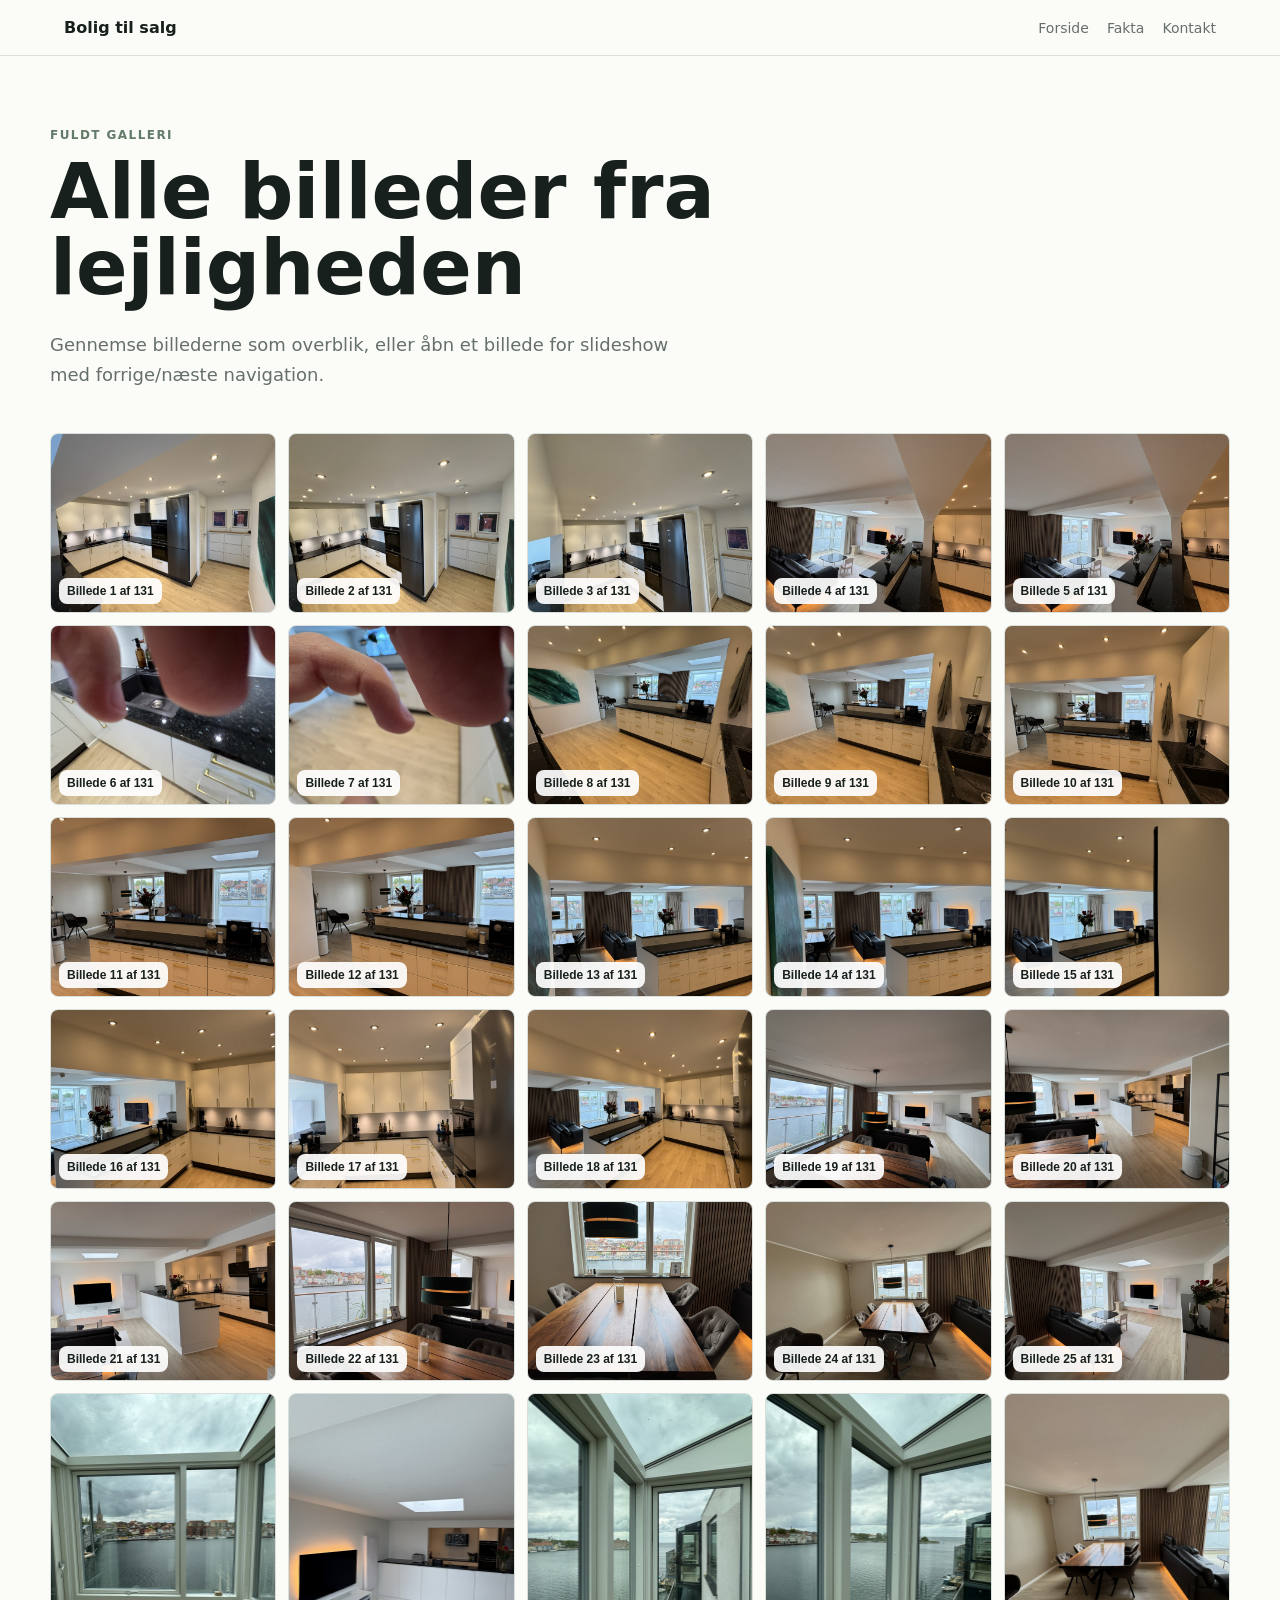
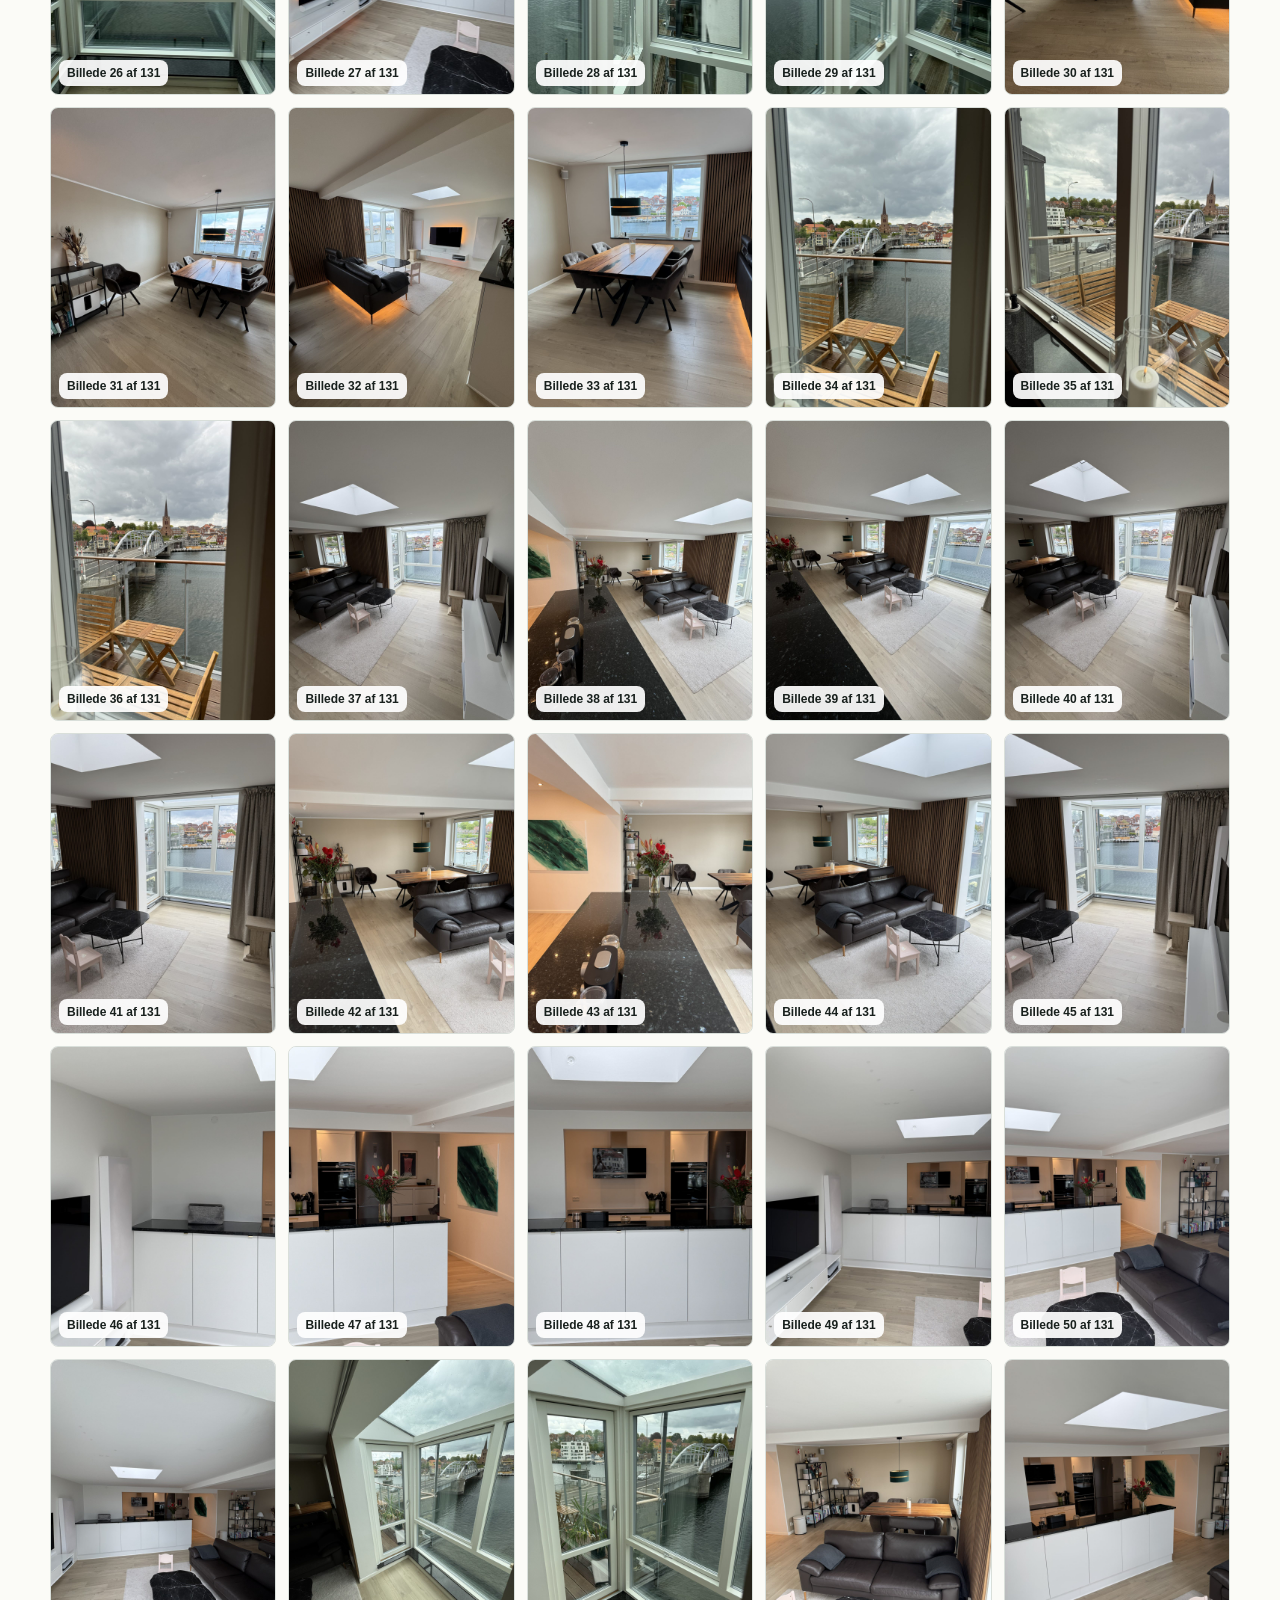
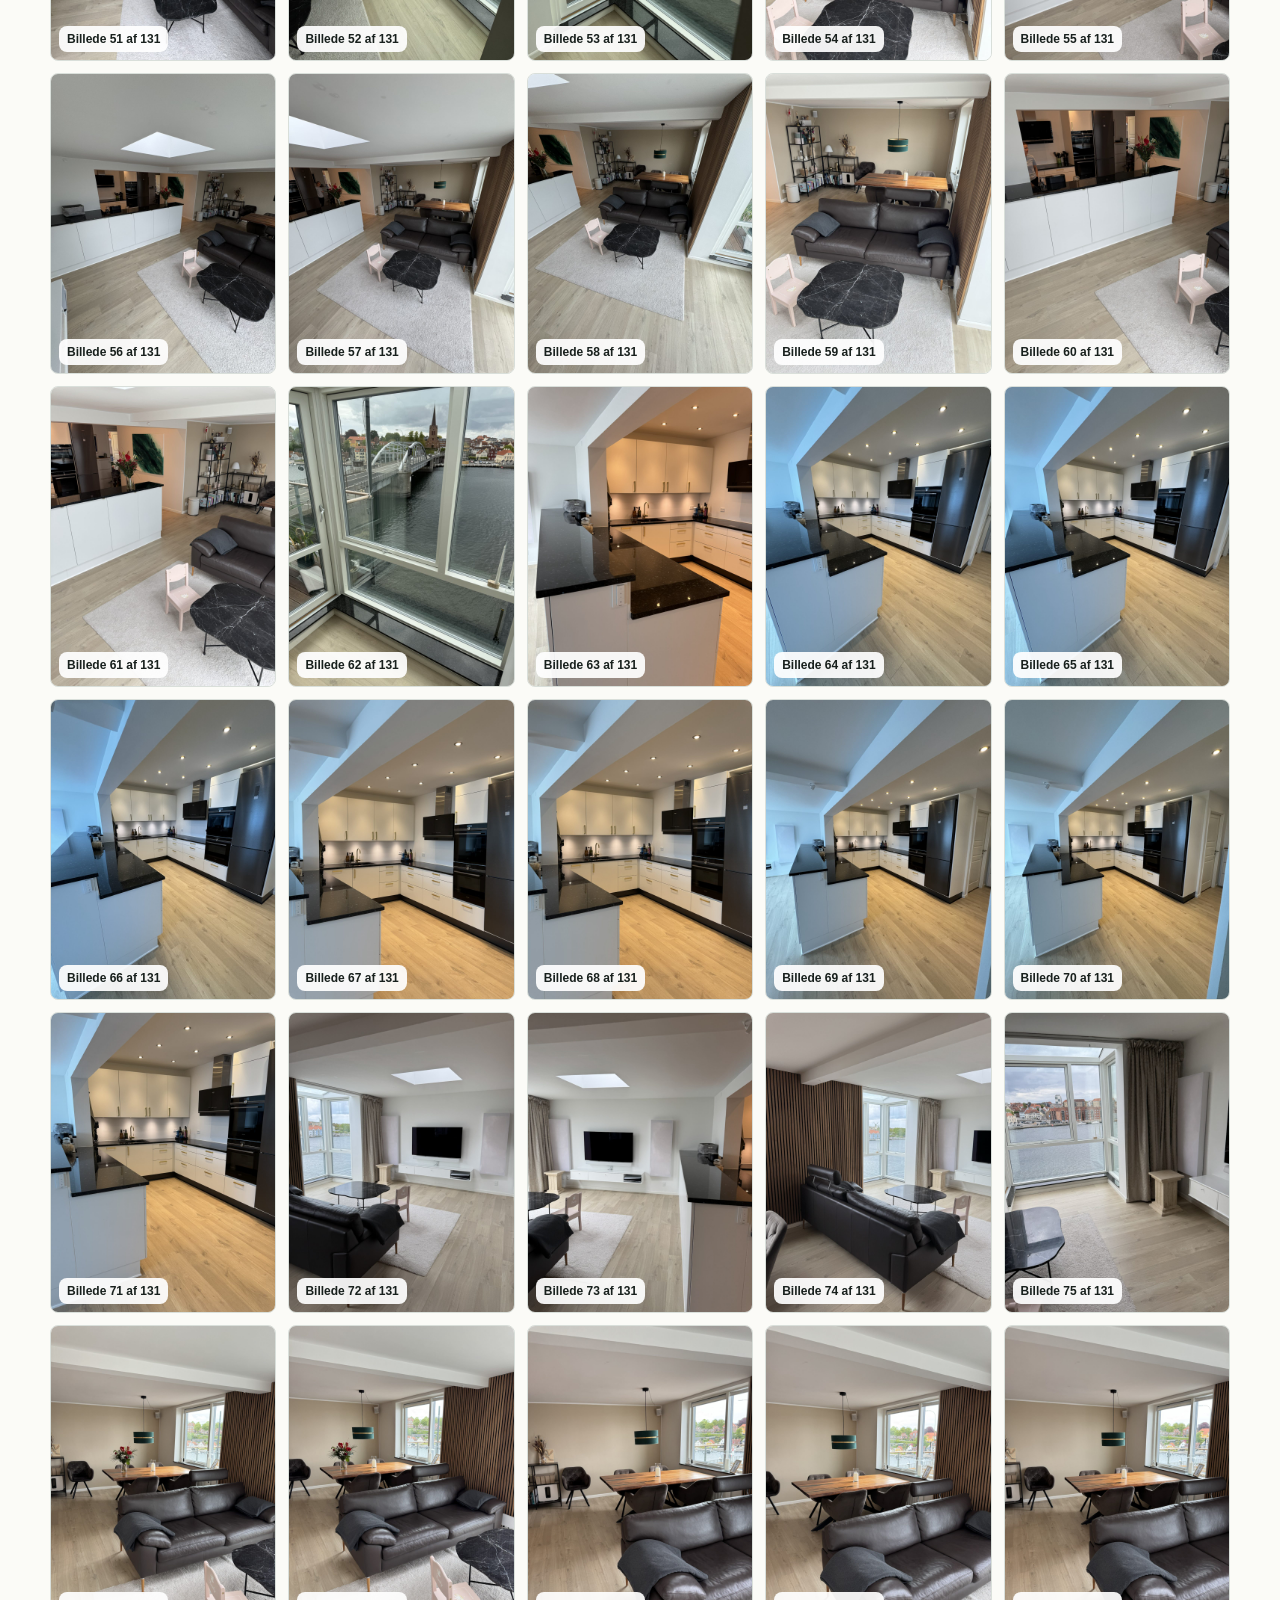
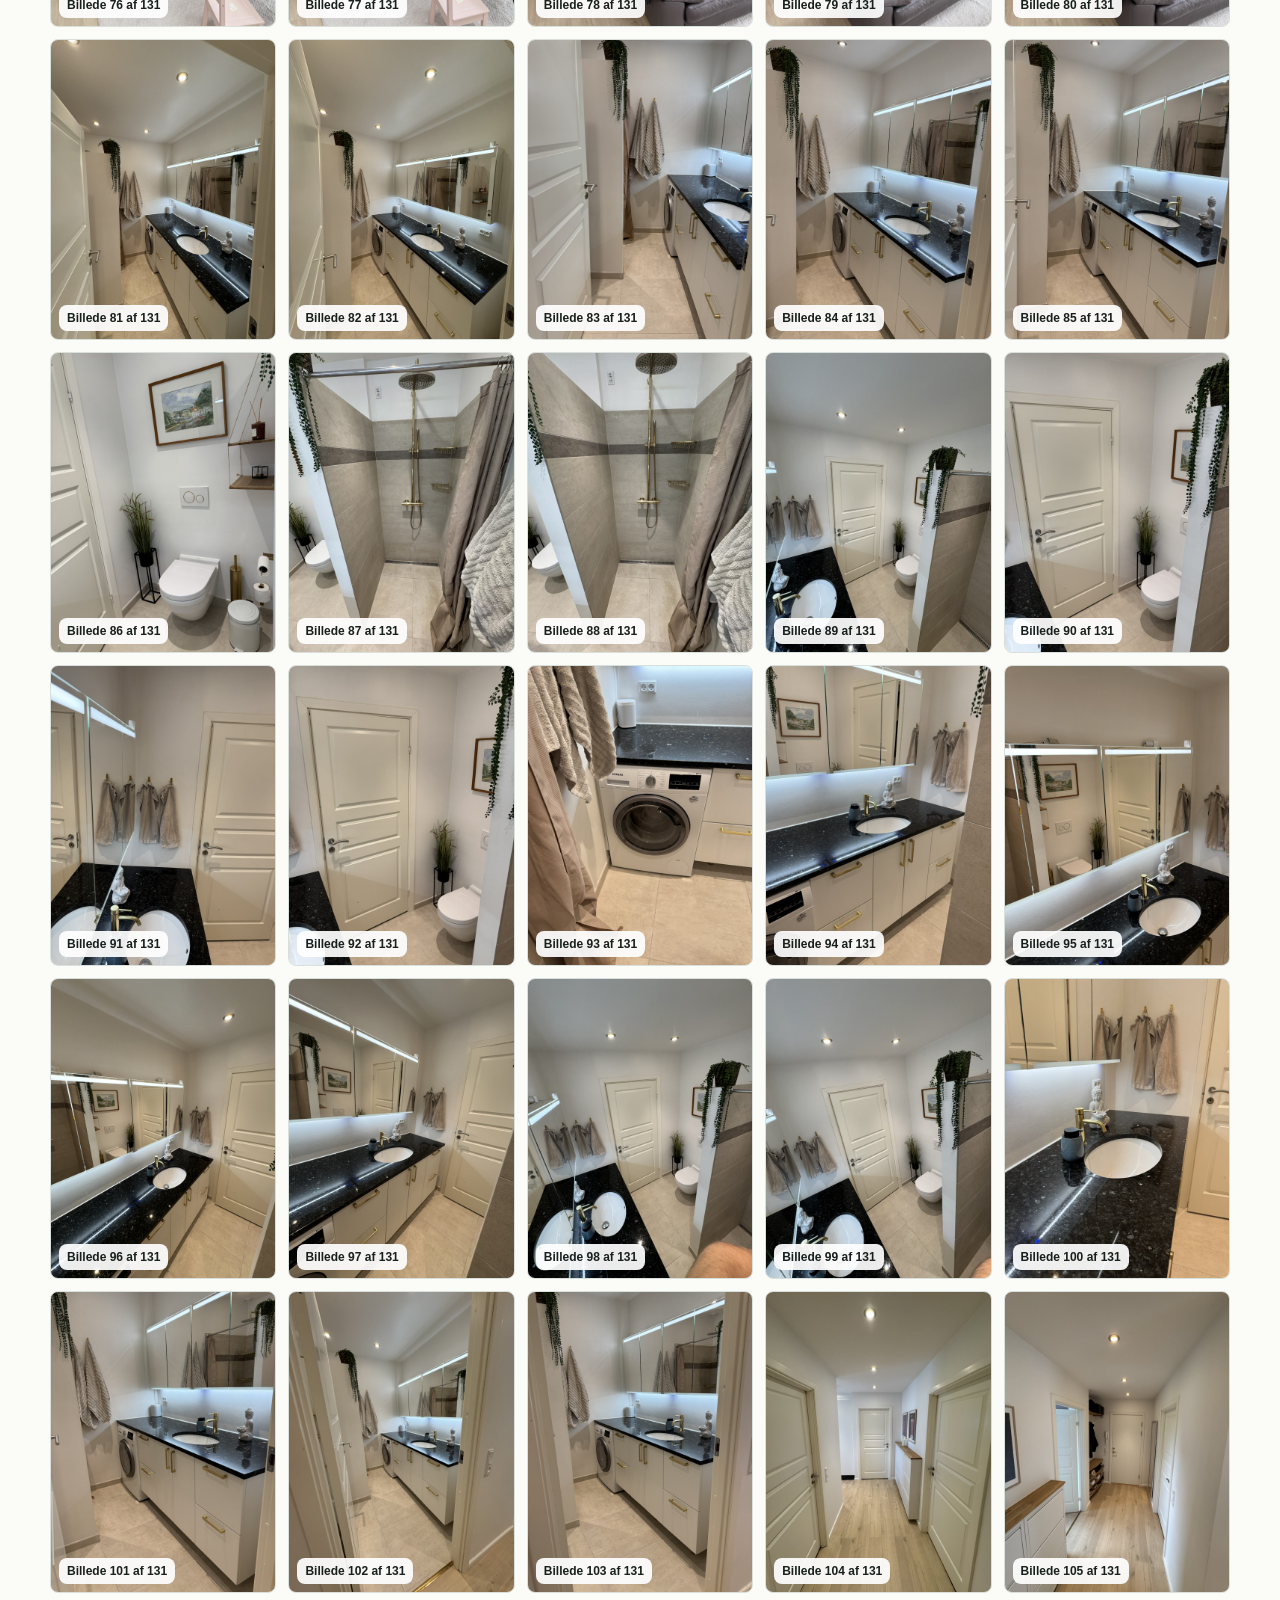
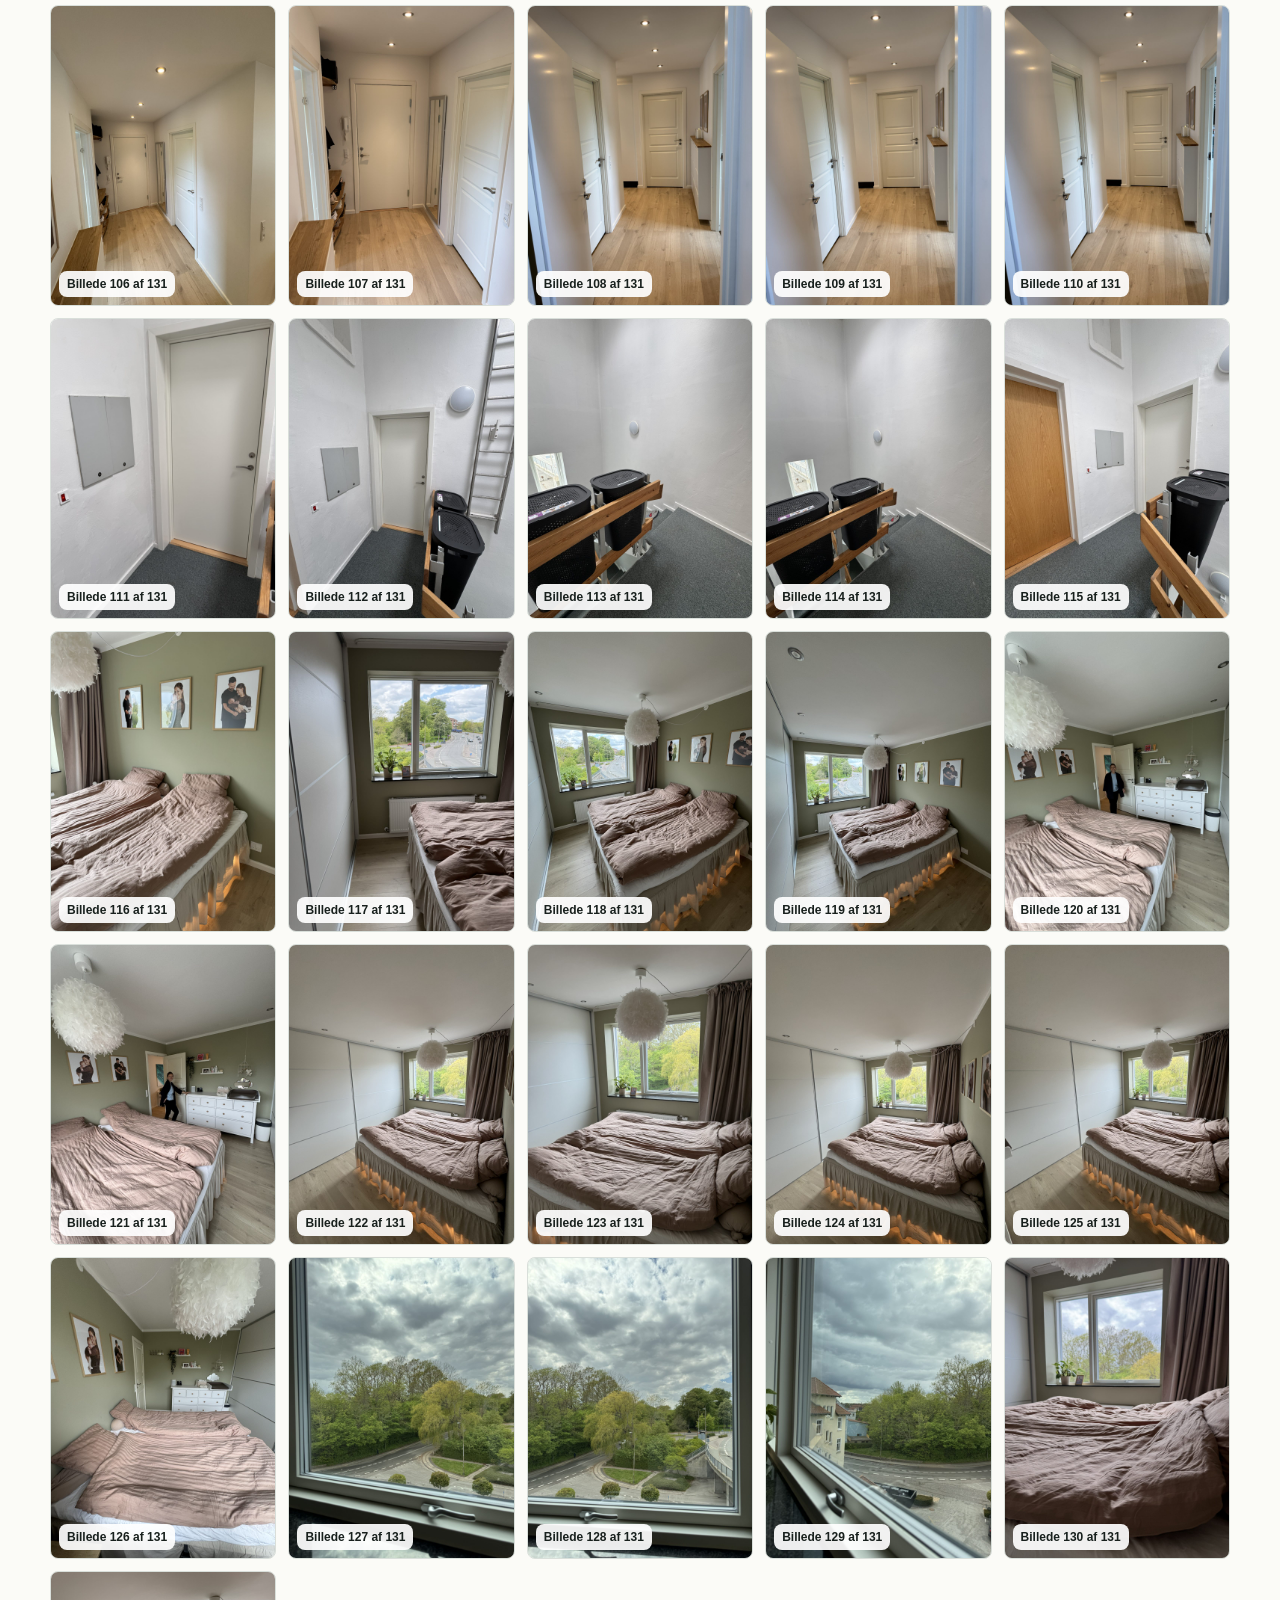
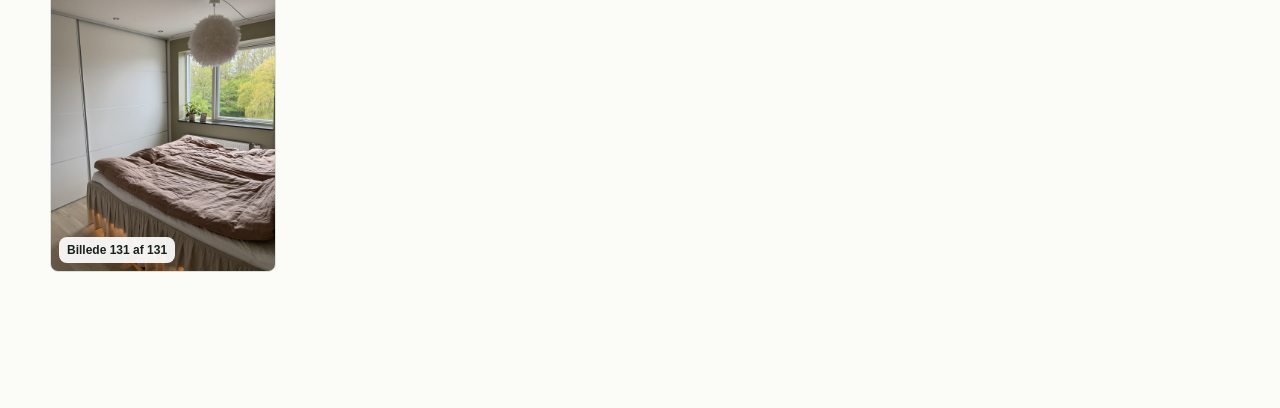
==== gallery.html @ 8331d440 "first attempt" ====
<!doctype html>
<html lang="da">
<head>
  <meta charset="utf-8" />
  <meta name="viewport" content="width=device-width, initial-scale=1" />
  <meta name="description" content="Fuldt billedgalleri for lejligheden på Sundgade 1, 4.th i Sønderborg." />
  <title>Galleri | Sundgade 1, 4.th</title>
  <link rel="stylesheet" href="style.css" />
</head>
<body class="gallery-page">
  <header class="site-header">
    <a class="brand" href="index.html">Bolig til salg</a>
    <nav aria-label="Sektioner">
      <a href="index.html">Forside</a>
      <a href="index.html#fakta">Fakta</a>
      <a href="index.html#kontakt">Kontakt</a>
    </nav>
  </header>

  <main>
    <section class="gallery-hero" aria-labelledby="gallery-title">
      <p class="eyebrow">Fuldt galleri</p>
      <h1 id="gallery-title">Alle billeder fra lejligheden</h1>
      <p class="intro">
        Gennemse billederne som overblik, eller åbn et billede for slideshow med
        forrige/næste navigation.
      </p>
    </section>

    <section aria-label="Alle billeder">
      <div id="fullGallery" class="full-gallery-grid"></div>
    </section>
  </main>

  <div id="slideshow" class="slideshow" aria-hidden="true" role="dialog" aria-label="Billedslideshow">
    <button class="slideshow-close" type="button" aria-label="Luk slideshow">Luk</button>
    <button class="slideshow-nav slideshow-prev" type="button" aria-label="Forrige billede">‹</button>
    <figure class="slideshow-frame">
      <img id="slideshowImage" src="" alt="" />
      <figcaption id="slideshowCaption"></figcaption>
    </figure>
    <button class="slideshow-nav slideshow-next" type="button" aria-label="Næste billede">›</button>
  </div>

  <script>
    const images = Array.from({ length: 131 }, (_, index) => {
      const number = 2733 + index;
      return {
        src: `assets/gallery/IMG_${number}.jpg`,
        label: `Billede ${index + 1} af 131`
      };
    });

    const gallery = document.getElementById("fullGallery");
    const slideshow = document.getElementById("slideshow");
    const slideshowImage = document.getElementById("slideshowImage");
    const slideshowCaption = document.getElementById("slideshowCaption");
    let currentIndex = 0;

    function openSlideshow(index) {
      currentIndex = index;
      renderSlide();
      slideshow.setAttribute("aria-hidden", "false");
      document.body.classList.add("slideshow-open");
      document.querySelector(".slideshow-close").focus();
    }

    function closeSlideshow() {
      slideshow.setAttribute("aria-hidden", "true");
      document.body.classList.remove("slideshow-open");
    }

    function renderSlide() {
      const image = images[currentIndex];
      slideshowImage.src = image.src;
      slideshowImage.alt = image.label;
      slideshowCaption.textContent = image.label;
    }

    function showRelative(offset) {
      currentIndex = (currentIndex + offset + images.length) % images.length;
      renderSlide();
    }

    images.forEach((image, index) => {
      const button = document.createElement("button");
      button.className = "full-gallery-item";
      button.type = "button";
      button.setAttribute("aria-label", `Åbn ${image.label}`);
      button.innerHTML = `<img src="${image.src}" alt="${image.label}" loading="lazy"><span>${image.label}</span>`;
      button.addEventListener("click", () => openSlideshow(index));
      gallery.appendChild(button);
    });

    document.querySelector(".slideshow-close").addEventListener("click", closeSlideshow);
    document.querySelector(".slideshow-prev").addEventListener("click", () => showRelative(-1));
    document.querySelector(".slideshow-next").addEventListener("click", () => showRelative(1));
    slideshow.addEventListener("click", (event) => {
      if (event.target === slideshow) closeSlideshow();
    });
    document.addEventListener("keydown", (event) => {
      if (slideshow.getAttribute("aria-hidden") === "true") return;
      if (event.key === "Escape") closeSlideshow();
      if (event.key === "ArrowLeft") showRelative(-1);
      if (event.key === "ArrowRight") showRelative(1);
    });
  </script>
</body>
</html>
---- style.css ----
:root {
  --ink: #18201d;
  --muted: #66706b;
  --line: #d9dfda;
  --paper: #fbfbf7;
  --panel: #ffffff;
  --sage: #637b68;
  --blue: #365f7d;
  --amber: #c88c3f;
}

* {
  box-sizing: border-box;
}

html {
  scroll-behavior: smooth;
}

body {
  margin: 0;
  font-family: Inter, ui-sans-serif, system-ui, -apple-system, BlinkMacSystemFont, "Segoe UI", sans-serif;
  background: var(--paper);
  color: var(--ink);
}

a {
  color: inherit;
}

.site-header {
  position: sticky;
  top: 0;
  z-index: 10;
  display: flex;
  align-items: center;
  justify-content: space-between;
  gap: 24px;
  padding: 18px clamp(20px, 5vw, 64px);
  border-bottom: 1px solid rgba(24, 32, 29, 0.12);
  background: rgba(251, 251, 247, 0.92);
  backdrop-filter: blur(16px);
}

.brand {
  font-weight: 800;
  text-decoration: none;
}

nav {
  display: flex;
  gap: 18px;
  color: var(--muted);
  font-size: 14px;
}

nav a {
  text-decoration: none;
}

main {
  width: min(1180px, calc(100% - 40px));
  margin: 0 auto;
  padding: 32px 0 64px;
}

.hero {
  display: grid;
  grid-template-columns: minmax(0, 1.08fr) minmax(320px, 0.92fr);
  gap: clamp(28px, 5vw, 64px);
  align-items: center;
  padding: clamp(36px, 6vw, 72px) 0 48px;
}

.hero-media {
  display: grid;
  grid-template-columns: 1.2fr 0.8fr;
  grid-template-rows: 1fr 1fr;
  gap: 12px;
  min-height: 500px;
}

.photo-slot {
  position: relative;
  display: grid;
  place-items: end start;
  min-height: 0;
  margin: 0;
  overflow: hidden;
  border: 1px solid var(--line);
  border-radius: 8px;
  background:
    linear-gradient(135deg, rgba(54, 95, 125, 0.72), rgba(99, 123, 104, 0.72)),
    repeating-linear-gradient(45deg, rgba(255,255,255,0.12) 0 12px, transparent 12px 24px);
}

.photo-slot img {
  width: 100%;
  height: 100%;
  object-fit: cover;
  grid-area: 1 / 1;
}

.photo-slot-main {
  grid-row: span 2;
}

.photo-slot span {
  position: relative;
  z-index: 1;
  grid-area: 1 / 1;
  margin: 16px;
  padding: 8px 11px;
  border-radius: 8px;
  background: rgba(255, 255, 255, 0.9);
  color: var(--ink);
  font-size: 13px;
  font-weight: 700;
}

.hero-copy {
  padding: 16px 0;
}

.eyebrow {
  margin: 0 0 12px;
  color: var(--sage);
  font-size: 12px;
  font-weight: 800;
  letter-spacing: 0.12em;
  text-transform: uppercase;
}

h1,
h2 {
  margin: 0;
  letter-spacing: 0;
}

h1 {
  max-width: 760px;
  font-size: clamp(42px, 6vw, 76px);
  line-height: 1;
}

h2 {
  font-size: clamp(30px, 4vw, 48px);
  line-height: 1.02;
}

.intro,
.summary p,
.contact p {
  color: var(--muted);
  font-size: 18px;
  line-height: 1.65;
}

.intro {
  max-width: 650px;
  margin: 24px 0 0;
}

.hero-actions {
  display: flex;
  flex-wrap: wrap;
  gap: 12px;
  margin-top: 30px;
}

.button {
  display: inline-flex;
  align-items: center;
  justify-content: center;
  min-height: 46px;
  padding: 0 18px;
  border: 1px solid transparent;
  border-radius: 8px;
  font-weight: 800;
  text-decoration: none;
}

.button.primary {
  background: var(--ink);
  color: white;
}

.button.secondary {
  border-color: var(--line);
  background: white;
  color: var(--ink);
}

.facts {
  display: grid;
  grid-template-columns: repeat(4, minmax(0, 1fr));
  gap: 12px;
  margin: 8px 0 72px;
}

.facts article,
.details article {
  border: 1px solid var(--line);
  border-radius: 8px;
  background: var(--panel);
}

.facts article {
  padding: 20px;
}

.facts span,
dt {
  color: var(--muted);
  font-size: 13px;
  font-weight: 700;
}

.facts strong {
  display: block;
  margin-top: 8px;
  font-size: 22px;
}

.section-grid {
  display: grid;
  grid-template-columns: 0.78fr 1.22fr;
  gap: clamp(28px, 6vw, 88px);
  padding: 72px 0;
  border-top: 1px solid var(--line);
}

.section-heading {
  display: flex;
  align-items: end;
  justify-content: space-between;
  gap: 24px;
  padding-top: 72px;
  border-top: 1px solid var(--line);
}

.summary p {
  margin: 0;
}

.summary p + p {
  margin-top: 18px;
}

.gallery-section {
  margin: 0 0 72px;
}

.gallery-heading h2 {
  max-width: 760px;
}

.gallery-grid {
  display: grid;
  grid-template-columns: repeat(4, minmax(0, 1fr));
  gap: 12px;
  margin-top: 28px;
}

.gallery-item {
  position: relative;
  min-height: 240px;
  margin: 0;
  overflow: hidden;
  border: 1px solid var(--line);
  border-radius: 8px;
  background: var(--panel);
}

.gallery-item-wide {
  grid-column: span 2;
  grid-row: span 2;
  min-height: 492px;
}

.gallery-item img {
  display: block;
  width: 100%;
  height: 100%;
  object-fit: cover;
}

.gallery-item figcaption {
  position: absolute;
  left: 12px;
  bottom: 12px;
  max-width: calc(100% - 24px);
  padding: 8px 10px;
  border-radius: 8px;
  background: rgba(255, 255, 255, 0.92);
  color: var(--ink);
  font-size: 13px;
  font-weight: 800;
}

.gallery-page main {
  padding-top: 0;
}

.gallery-hero {
  padding: 72px 0 44px;
}

.gallery-hero h1 {
  max-width: 900px;
}

.full-gallery-grid {
  display: grid;
  grid-template-columns: repeat(5, minmax(0, 1fr));
  gap: 12px;
  padding-bottom: 72px;
}

.full-gallery-item {
  position: relative;
  display: block;
  min-height: 180px;
  padding: 0;
  overflow: hidden;
  border: 1px solid var(--line);
  border-radius: 8px;
  background: var(--panel);
  cursor: pointer;
}

.full-gallery-item img {
  display: block;
  width: 100%;
  height: 100%;
  object-fit: cover;
  transition: transform 180ms ease;
}

.full-gallery-item:hover img {
  transform: scale(1.03);
}

.full-gallery-item span {
  position: absolute;
  left: 8px;
  bottom: 8px;
  padding: 6px 8px;
  border-radius: 8px;
  background: rgba(255, 255, 255, 0.92);
  color: var(--ink);
  font-size: 12px;
  font-weight: 800;
}

.slideshow {
  position: fixed;
  inset: 0;
  z-index: 100;
  display: none;
  align-items: center;
  justify-content: center;
  padding: 28px;
  background: rgba(12, 16, 14, 0.92);
}

.slideshow[aria-hidden="false"] {
  display: flex;
}

.slideshow-open {
  overflow: hidden;
}

.slideshow-frame {
  display: grid;
  place-items: center;
  gap: 12px;
  max-width: min(1100px, calc(100vw - 160px));
  max-height: calc(100vh - 80px);
  margin: 0;
}

.slideshow-frame img {
  display: block;
  max-width: 100%;
  max-height: calc(100vh - 140px);
  border-radius: 8px;
  object-fit: contain;
}

.slideshow-frame figcaption {
  color: white;
  font-weight: 800;
}

.slideshow-close,
.slideshow-nav {
  position: absolute;
  border: 1px solid rgba(255, 255, 255, 0.28);
  border-radius: 8px;
  background: rgba(255, 255, 255, 0.12);
  color: white;
  cursor: pointer;
  font: inherit;
  font-weight: 900;
}

.slideshow-close {
  top: 22px;
  right: 22px;
  min-height: 42px;
  padding: 0 14px;
}

.slideshow-nav {
  top: 50%;
  width: 48px;
  height: 64px;
  font-size: 44px;
  line-height: 1;
  transform: translateY(-50%);
}

.slideshow-prev {
  left: 22px;
}

.slideshow-next {
  right: 22px;
}

.check-list {
  display: grid;
  gap: 12px;
  margin: 26px 0 0;
  padding: 0;
  list-style: none;
}

.check-list li {
  position: relative;
  padding-left: 28px;
  line-height: 1.55;
}

.check-list li::before {
  position: absolute;
  left: 0;
  top: 0.1em;
  color: var(--amber);
  content: "✓";
  font-weight: 900;
}

.timeline-list {
  display: grid;
  gap: 12px;
  margin: 28px 0 0;
  padding: 0;
  list-style: none;
}

.timeline-list li {
  display: grid;
  grid-template-columns: 72px 1fr;
  gap: 16px;
  align-items: start;
  padding: 16px;
  border: 1px solid var(--line);
  border-radius: 8px;
  background: var(--panel);
}

.timeline-list strong {
  color: var(--sage);
  font-size: 14px;
}

.timeline-list span {
  line-height: 1.55;
}

.tag-list {
  display: flex;
  flex-wrap: wrap;
  gap: 10px;
  margin: 28px 0 0;
  padding: 0;
  list-style: none;
}

.tag-list li {
  padding: 9px 12px;
  border: 1px solid var(--line);
  border-radius: 8px;
  background: var(--panel);
  color: var(--ink);
  font-size: 14px;
  font-weight: 800;
}

.text-link {
  display: inline-flex;
  margin-top: 24px;
  color: var(--blue);
  font-weight: 800;
  text-decoration-thickness: 2px;
  text-underline-offset: 4px;
}

.map-preview {
  overflow: hidden;
  margin-top: 28px;
  border: 1px solid var(--line);
  border-radius: 8px;
  background: var(--panel);
  aspect-ratio: 16 / 9;
}

.map-preview iframe {
  display: block;
  width: 100%;
  height: 100%;
  border: 0;
}

.details {
  display: grid;
  grid-template-columns: 1fr 1fr;
  gap: 16px;
  padding: 72px 0;
  border-top: 1px solid var(--line);
}

.details article {
  padding: 28px;
}

dl {
  display: grid;
  gap: 0;
  margin: 24px 0 0;
}

dl div {
  display: flex;
  justify-content: space-between;
  gap: 24px;
  padding: 16px 0;
  border-top: 1px solid var(--line);
}

dd {
  margin: 0;
  font-weight: 800;
  text-align: right;
}

.floorplan-card {
  overflow: hidden;
  border: 1px solid var(--line);
  border-radius: 8px;
  background: var(--panel);
}

.floorplan-card a {
  display: block;
  padding: clamp(16px, 3vw, 28px);
  background: #f5f6f3;
}

.floorplan-card img {
  display: block;
  width: min(100%, 680px);
  height: auto;
  margin: 0 auto;
}

.floorplan-card p {
  margin: 0;
  padding: 18px 22px 22px;
  border-top: 1px solid var(--line);
  color: var(--muted);
  font-size: 14px;
  line-height: 1.6;
}

.contact {
  display: flex;
  align-items: center;
  justify-content: space-between;
  gap: 28px;
  padding: 36px;
  border: 1px solid var(--line);
  border-radius: 8px;
  background: var(--panel);
}

.contact p {
  max-width: 650px;
  margin: 14px 0 0;
}

.disclaimer {
  margin-top: 24px;
  padding: 24px 0 0;
  border-top: 1px solid var(--line);
  color: var(--muted);
}

.disclaimer h2 {
  font-size: 18px;
  line-height: 1.25;
}

.disclaimer p {
  max-width: 980px;
  margin: 10px 0 0;
  font-size: 13px;
  line-height: 1.65;
}

@media (max-width: 920px) {
  .hero,
  .section-grid,
  .details {
    grid-template-columns: 1fr;
  }

  .hero {
    min-height: 0;
  }

  .hero-media {
    min-height: 420px;
  }

  .facts {
    grid-template-columns: repeat(2, minmax(0, 1fr));
  }

  .contact {
    align-items: flex-start;
    flex-direction: column;
  }

  .gallery-grid {
    grid-template-columns: repeat(2, minmax(0, 1fr));
  }

  .full-gallery-grid {
    grid-template-columns: repeat(3, minmax(0, 1fr));
  }

  .gallery-item-wide {
    grid-column: span 2;
  }
}

@media (max-width: 560px) {
  .site-header {
    align-items: flex-start;
    flex-direction: column;
  }

  nav {
    width: 100%;
    justify-content: space-between;
  }

  main {
    width: min(100% - 28px, 1180px);
    padding-top: 20px;
  }

  .hero-media,
  .facts {
    grid-template-columns: 1fr;
  }

  .gallery-grid {
    grid-template-columns: 1fr;
  }

  .section-heading {
    align-items: flex-start;
    flex-direction: column;
  }

  .full-gallery-grid {
    grid-template-columns: repeat(2, minmax(0, 1fr));
  }

  .full-gallery-item {
    min-height: 150px;
  }

  .slideshow {
    padding: 18px;
  }

  .slideshow-frame {
    max-width: calc(100vw - 36px);
  }

  .slideshow-nav {
    top: auto;
    bottom: 18px;
    width: 56px;
    height: 48px;
    font-size: 34px;
    transform: none;
  }

  .gallery-item,
  .gallery-item-wide {
    grid-column: auto;
    grid-row: auto;
    min-height: 260px;
  }

  .hero-media {
    grid-template-rows: 260px 160px 160px;
    min-height: 0;
  }

  .photo-slot-main {
    grid-row: auto;
  }

  h1 {
    font-size: 42px;
  }

  .intro,
  .summary p,
  .contact p {
    font-size: 16px;
  }

  .section-grid,
  .details {
    padding: 48px 0;
  }

  .timeline-list li {
    grid-template-columns: 1fr;
    gap: 6px;
  }

  dl div {
    align-items: flex-start;
    flex-direction: column;
    gap: 6px;
  }

  dd {
    text-align: left;
  }
}

@media print {
  .site-header,
  .hero-actions {
    display: none;
  }

  body {
    background: white;
  }

  main {
    width: 100%;
    padding: 0;
  }

  .hero {
    min-height: 0;
  }
}
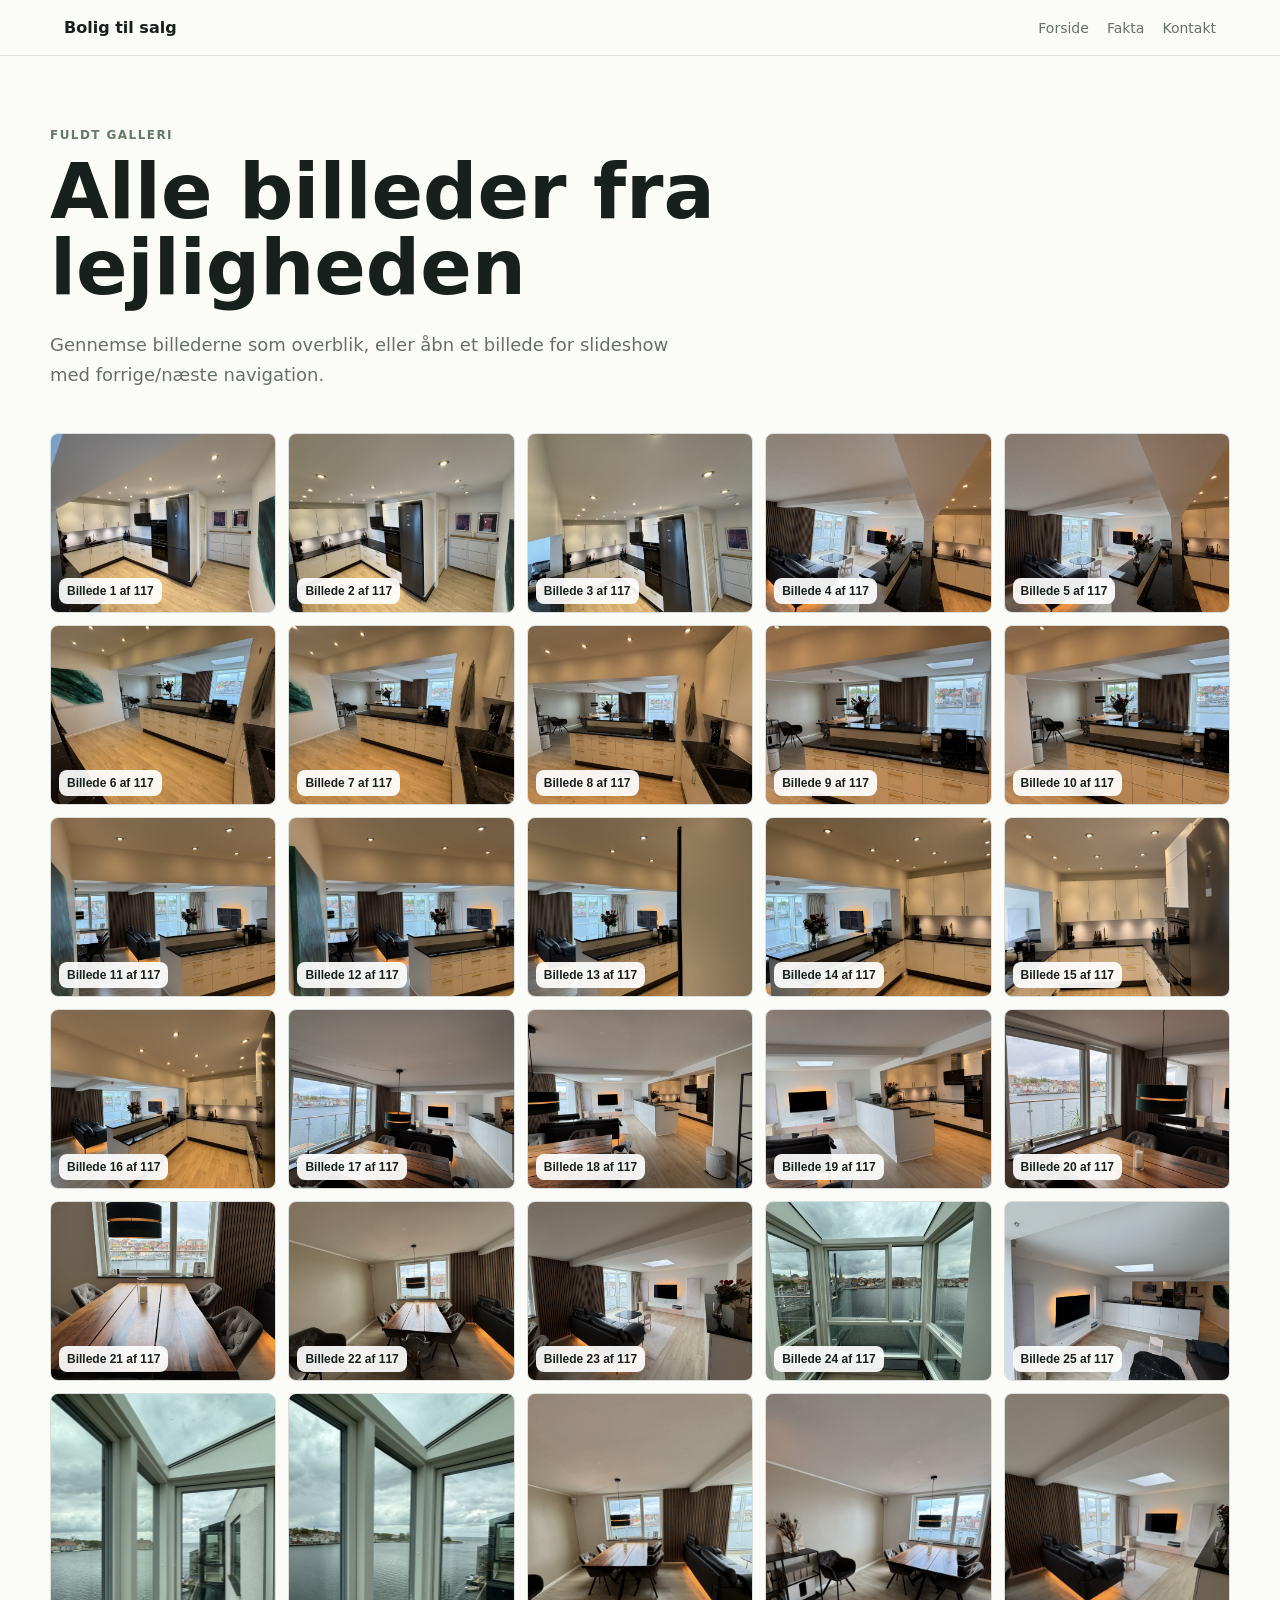
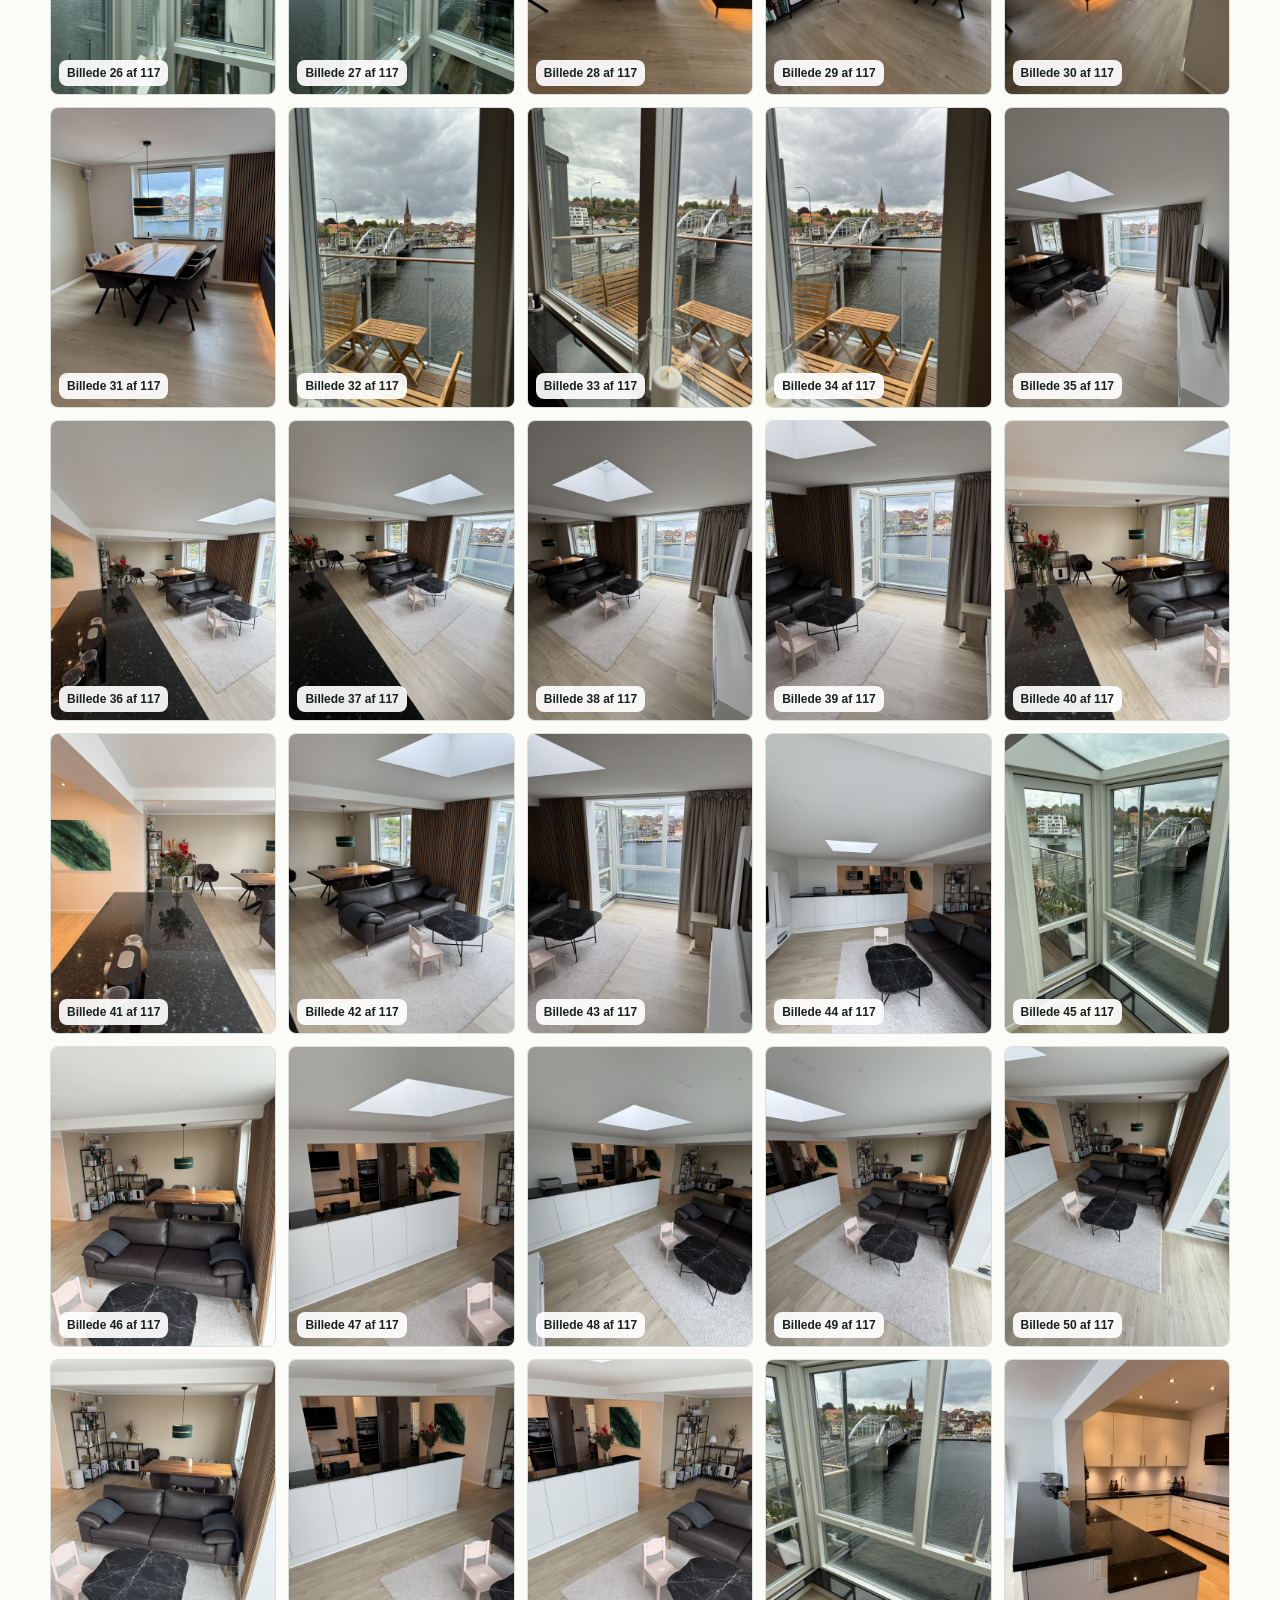
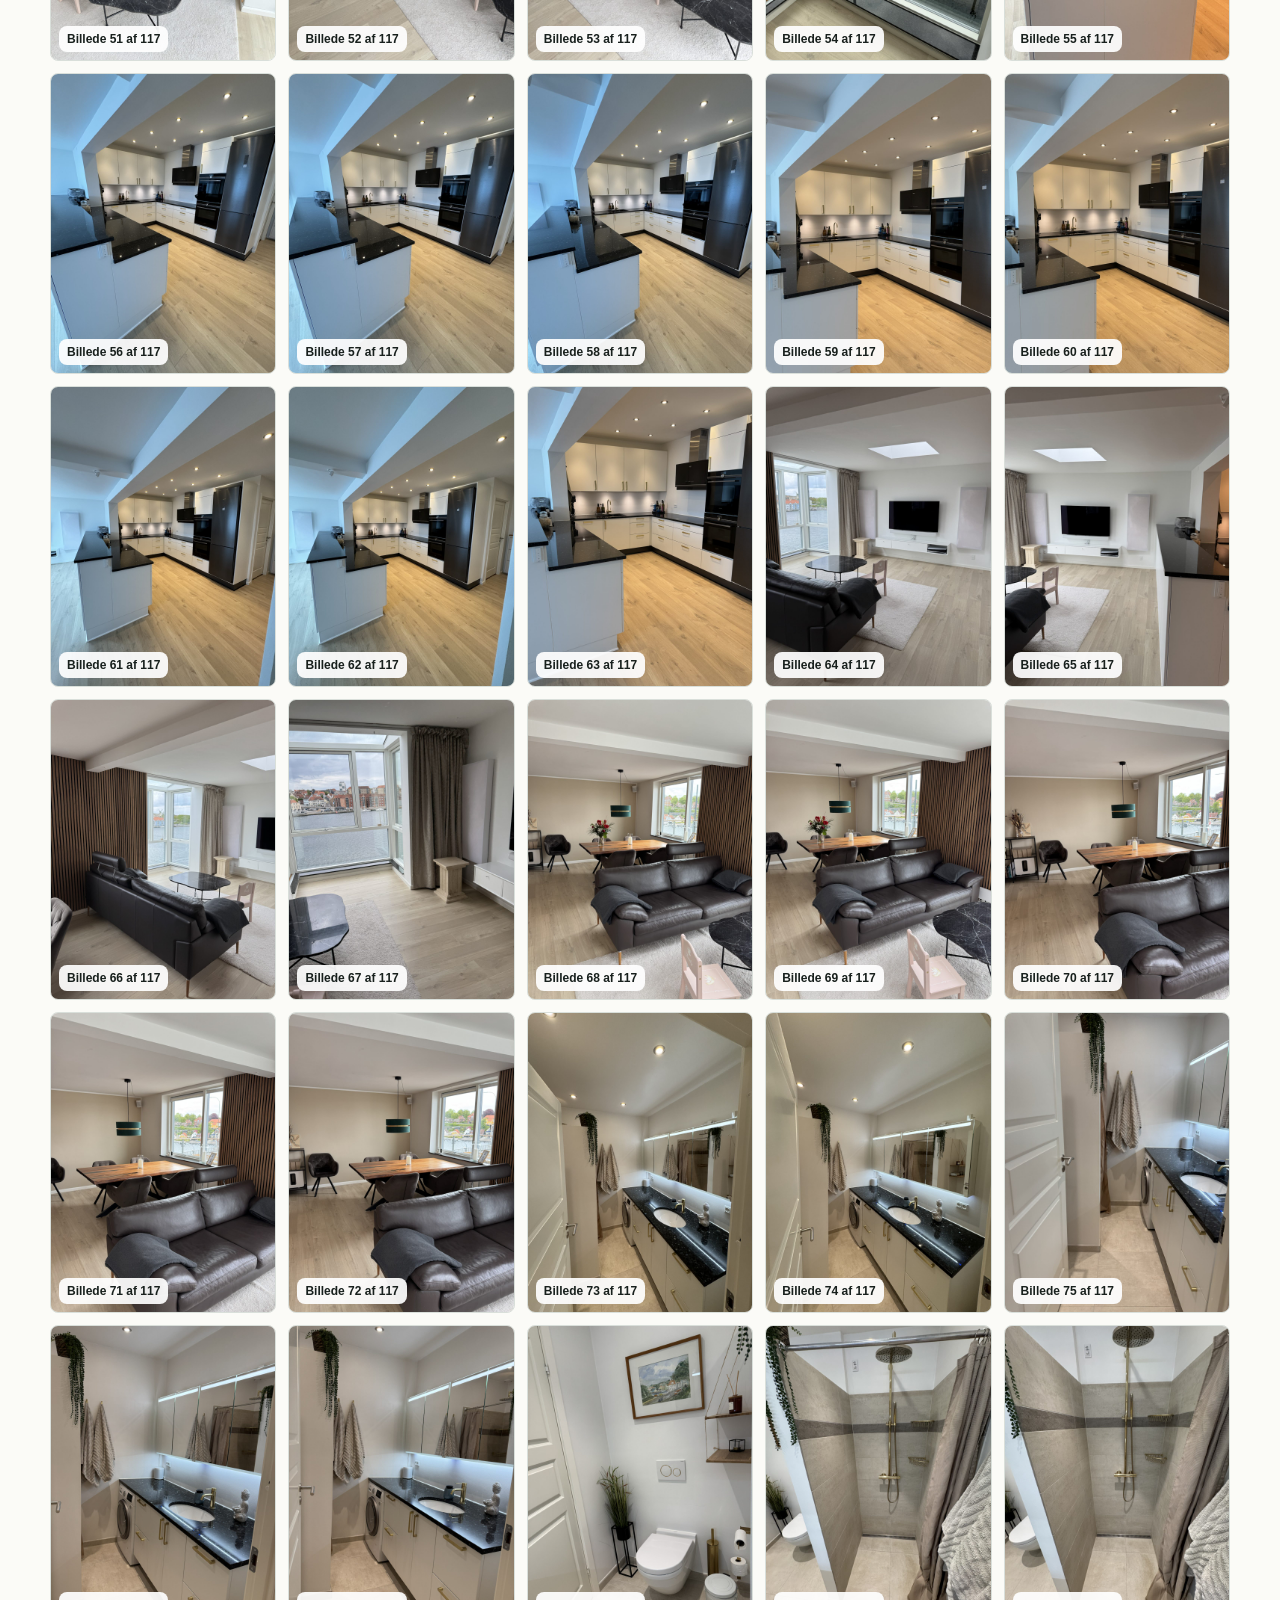
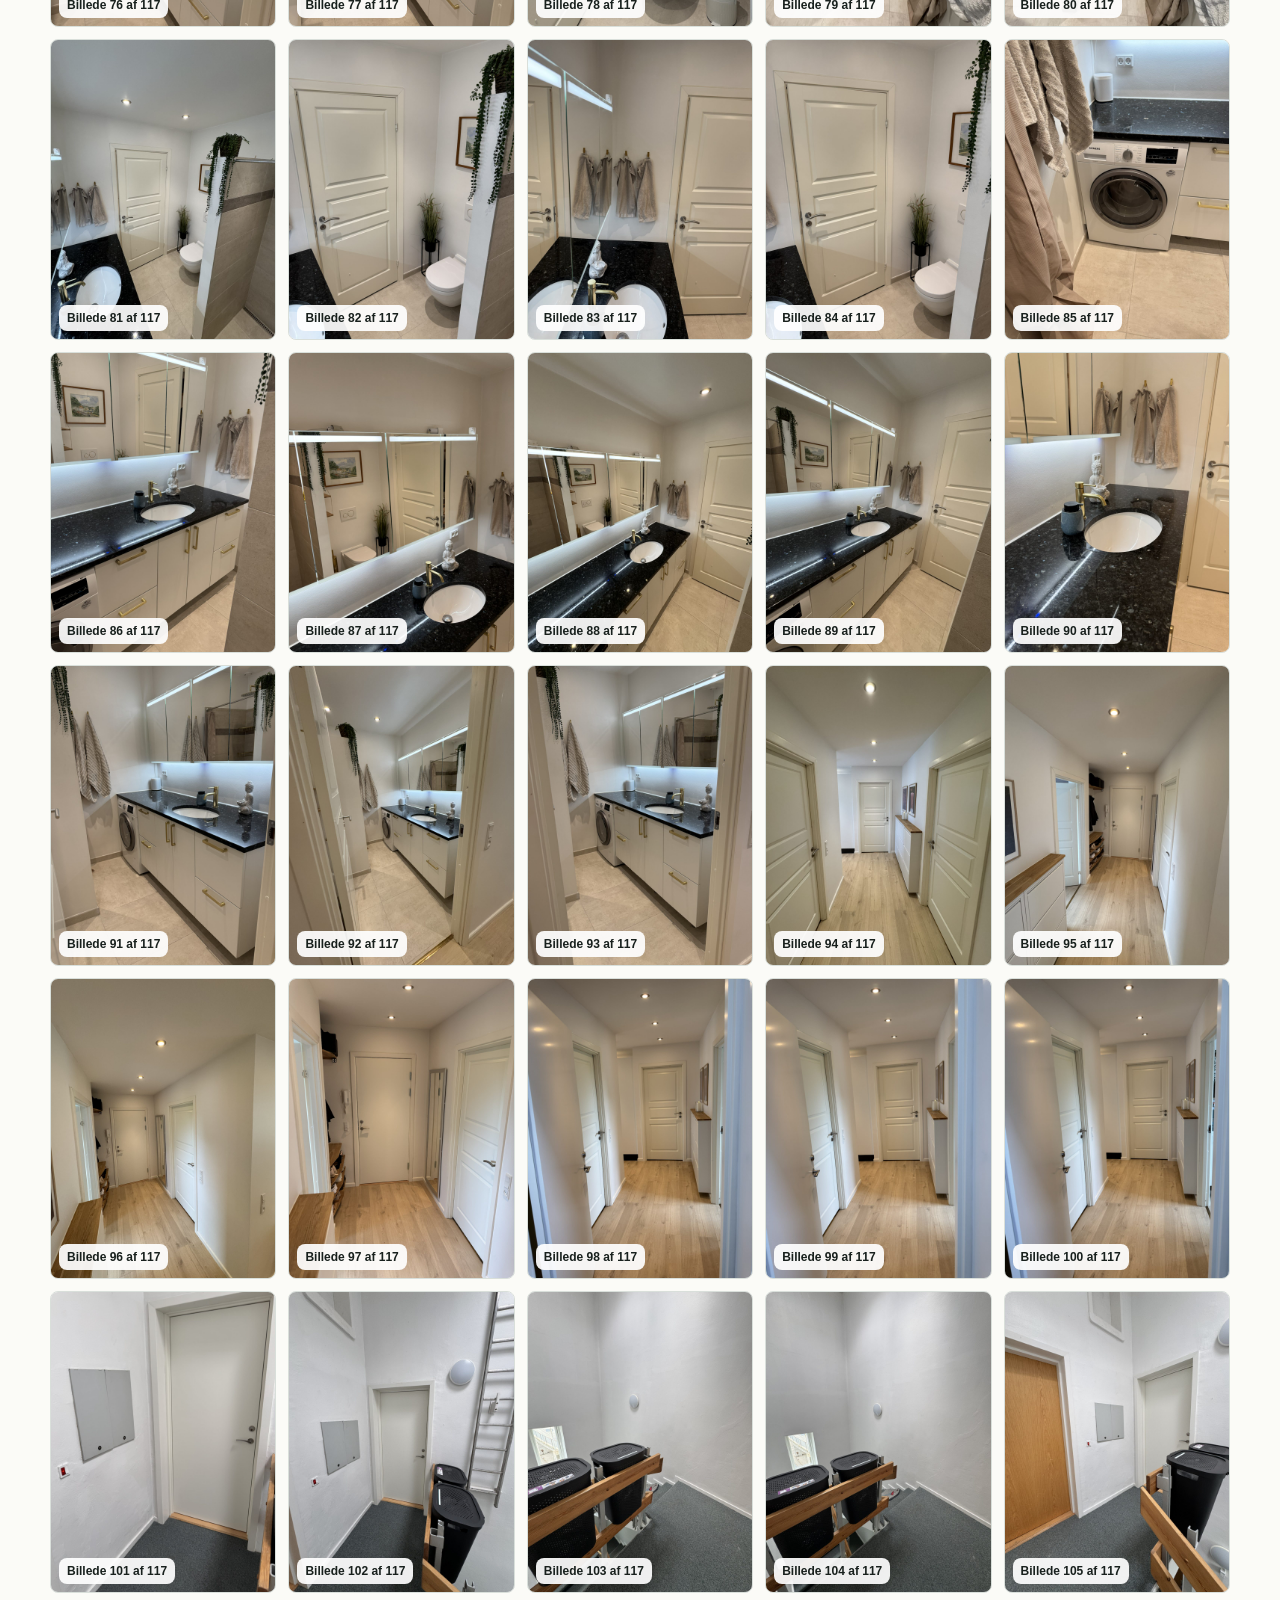
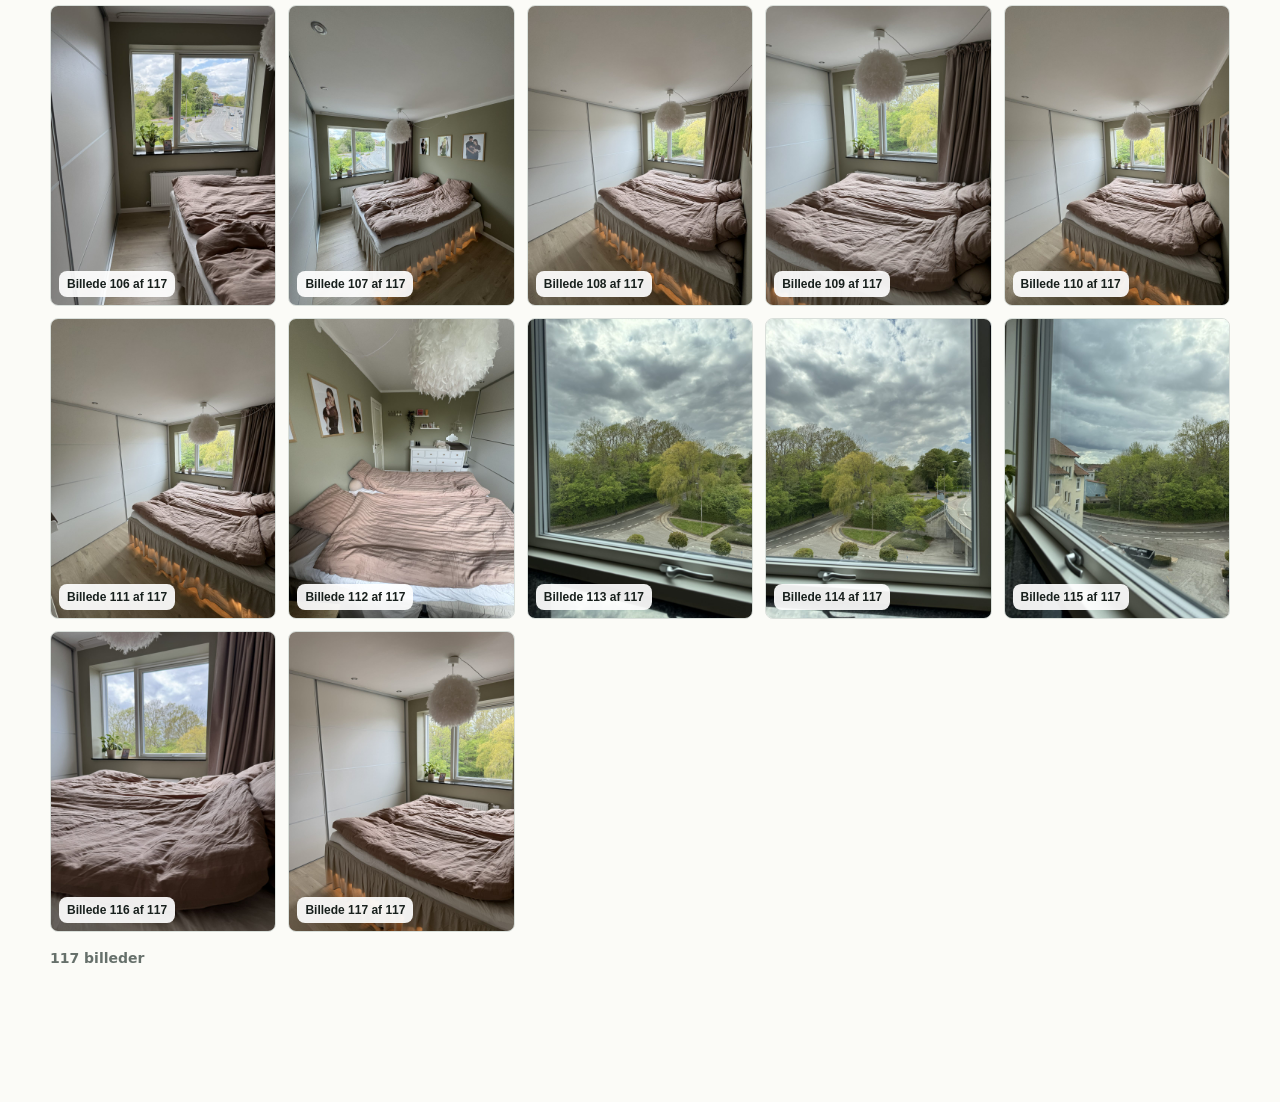
==== commit a0670843: "gallary updates" ====
--- a/gallery.html
+++ b/gallery.html
@@ -29,6 +29,7 @@
 
     <section aria-label="Alle billeder">
       <div id="fullGallery" class="full-gallery-grid"></div>
+      <p id="galleryStatus" class="gallery-status" role="status">Indlæser billeder...</p>
     </section>
   </main>
 
@@ -43,18 +44,12 @@
   </div>
 
   <script>
-    const images = Array.from({ length: 131 }, (_, index) => {
-      const number = 2733 + index;
-      return {
-        src: `assets/gallery/IMG_${number}.jpg`,
-        label: `Billede ${index + 1} af 131`
-      };
-    });
-
     const gallery = document.getElementById("fullGallery");
+    const galleryStatus = document.getElementById("galleryStatus");
     const slideshow = document.getElementById("slideshow");
     const slideshowImage = document.getElementById("slideshowImage");
     const slideshowCaption = document.getElementById("slideshowCaption");
+    let images = [];
     let currentIndex = 0;
 
     function openSlideshow(index) {
@@ -78,19 +73,38 @@
     }
 
     function showRelative(offset) {
+      if (!images.length) return;
       currentIndex = (currentIndex + offset + images.length) % images.length;
       renderSlide();
     }
 
-    images.forEach((image, index) => {
-      const button = document.createElement("button");
-      button.className = "full-gallery-item";
-      button.type = "button";
-      button.setAttribute("aria-label", `Åbn ${image.label}`);
-      button.innerHTML = `<img src="${image.src}" alt="${image.label}" loading="lazy"><span>${image.label}</span>`;
-      button.addEventListener("click", () => openSlideshow(index));
-      gallery.appendChild(button);
-    });
+    function renderGallery() {
+      gallery.replaceChildren();
+      galleryStatus.textContent = images.length
+        ? `${images.length} billeder`
+        : "Ingen billeder fundet i galleriet.";
+
+      images.forEach((image, index) => {
+        const button = document.createElement("button");
+        button.className = "full-gallery-item";
+        button.type = "button";
+        button.setAttribute("aria-label", `Åbn ${image.label}`);
+        button.innerHTML = `<img src="${image.src}" alt="${image.label}" loading="lazy"><span>${image.label}</span>`;
+        button.addEventListener("click", () => openSlideshow(index));
+        gallery.appendChild(button);
+      });
+    }
+
+    async function loadGallery() {
+      try {
+        const response = await fetch("assets/gallery/gallery-manifest.json", { cache: "no-store" });
+        if (!response.ok) throw new Error("Manifest kunne ikke indlæses");
+        images = await response.json();
+        renderGallery();
+      } catch {
+        galleryStatus.textContent = "Galleriet kunne ikke indlæses. Opdater gallery-manifest.json.";
+      }
+    }
 
     document.querySelector(".slideshow-close").addEventListener("click", closeSlideshow);
     document.querySelector(".slideshow-prev").addEventListener("click", () => showRelative(-1));
@@ -104,6 +118,8 @@
       if (event.key === "ArrowLeft") showRelative(-1);
       if (event.key === "ArrowRight") showRelative(1);
     });
+
+    loadGallery();
   </script>
 </body>
 </html>
--- a/style.css
+++ b/style.css
@@ -314,7 +314,13 @@
   display: grid;
   grid-template-columns: repeat(5, minmax(0, 1fr));
   gap: 12px;
-  padding-bottom: 72px;
+}
+
+.gallery-status {
+  margin: 18px 0 72px;
+  color: var(--muted);
+  font-size: 14px;
+  font-weight: 800;
 }
 
 .full-gallery-item {
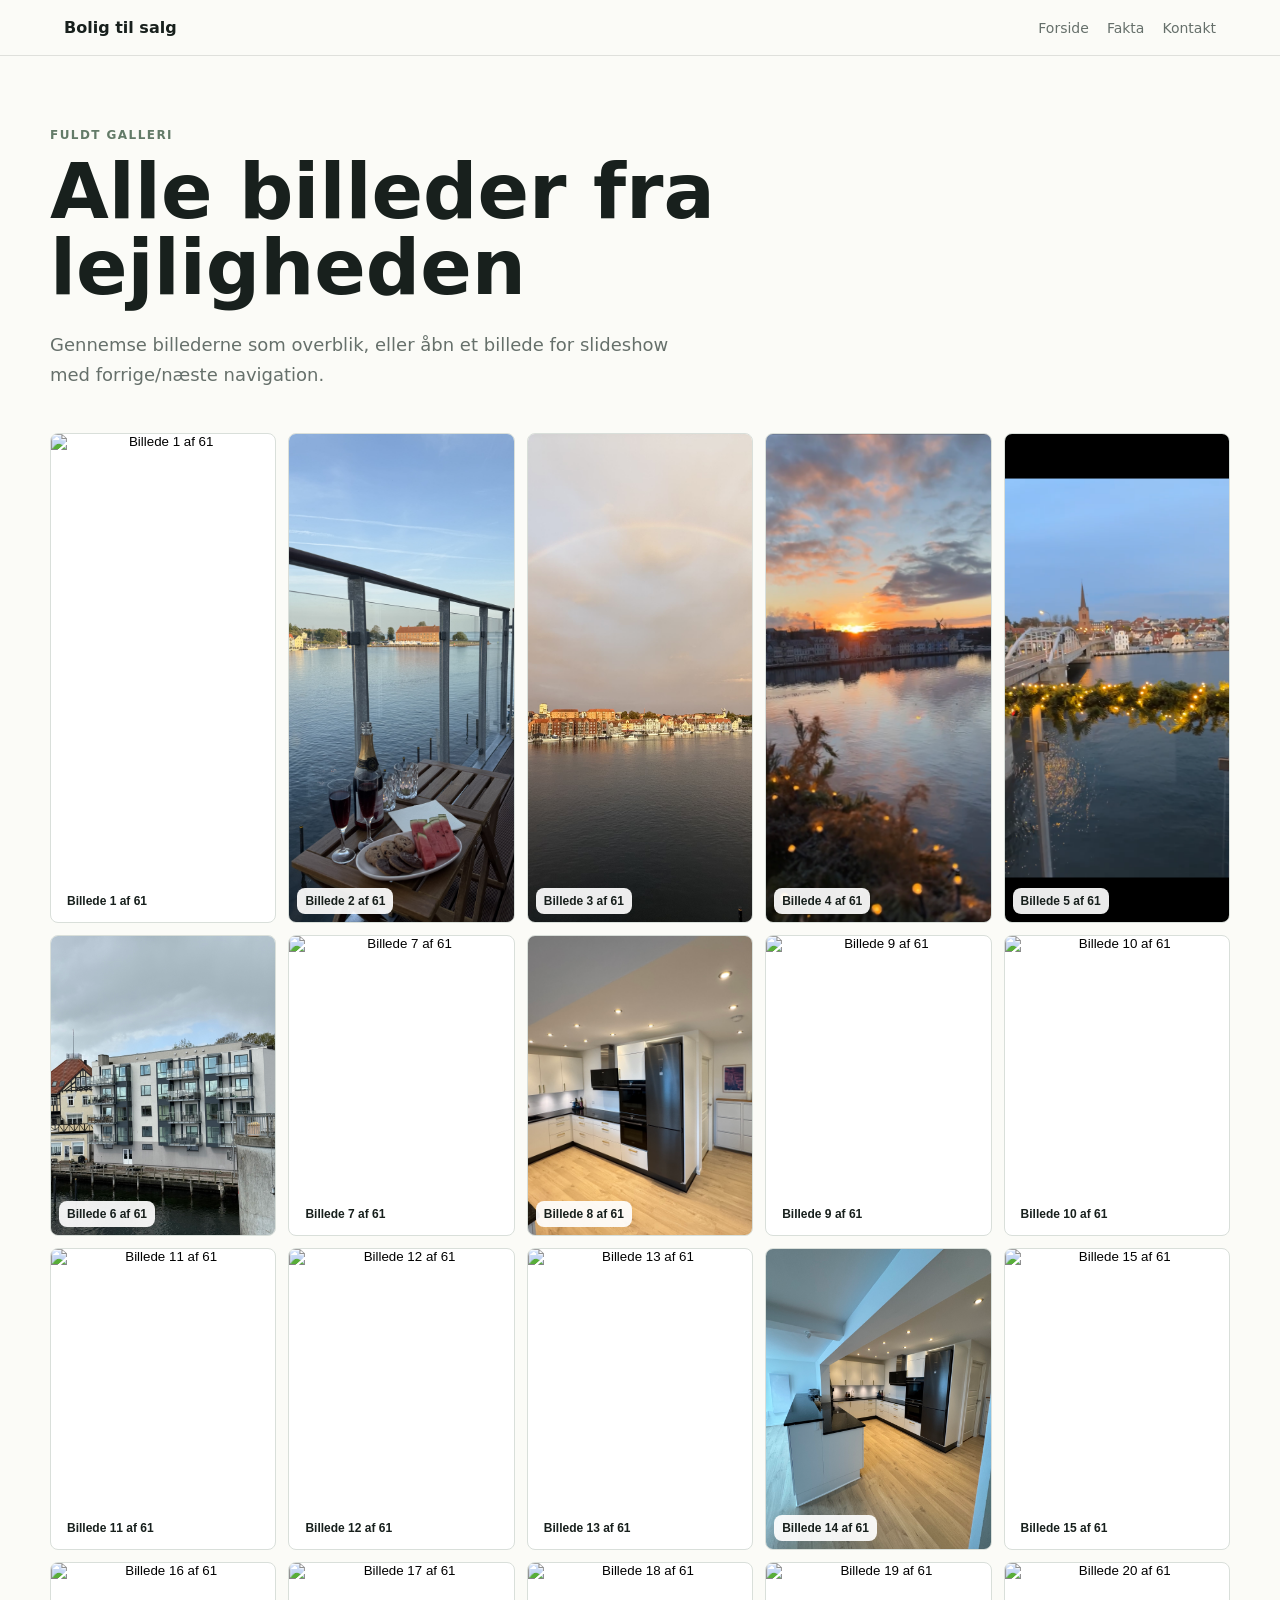
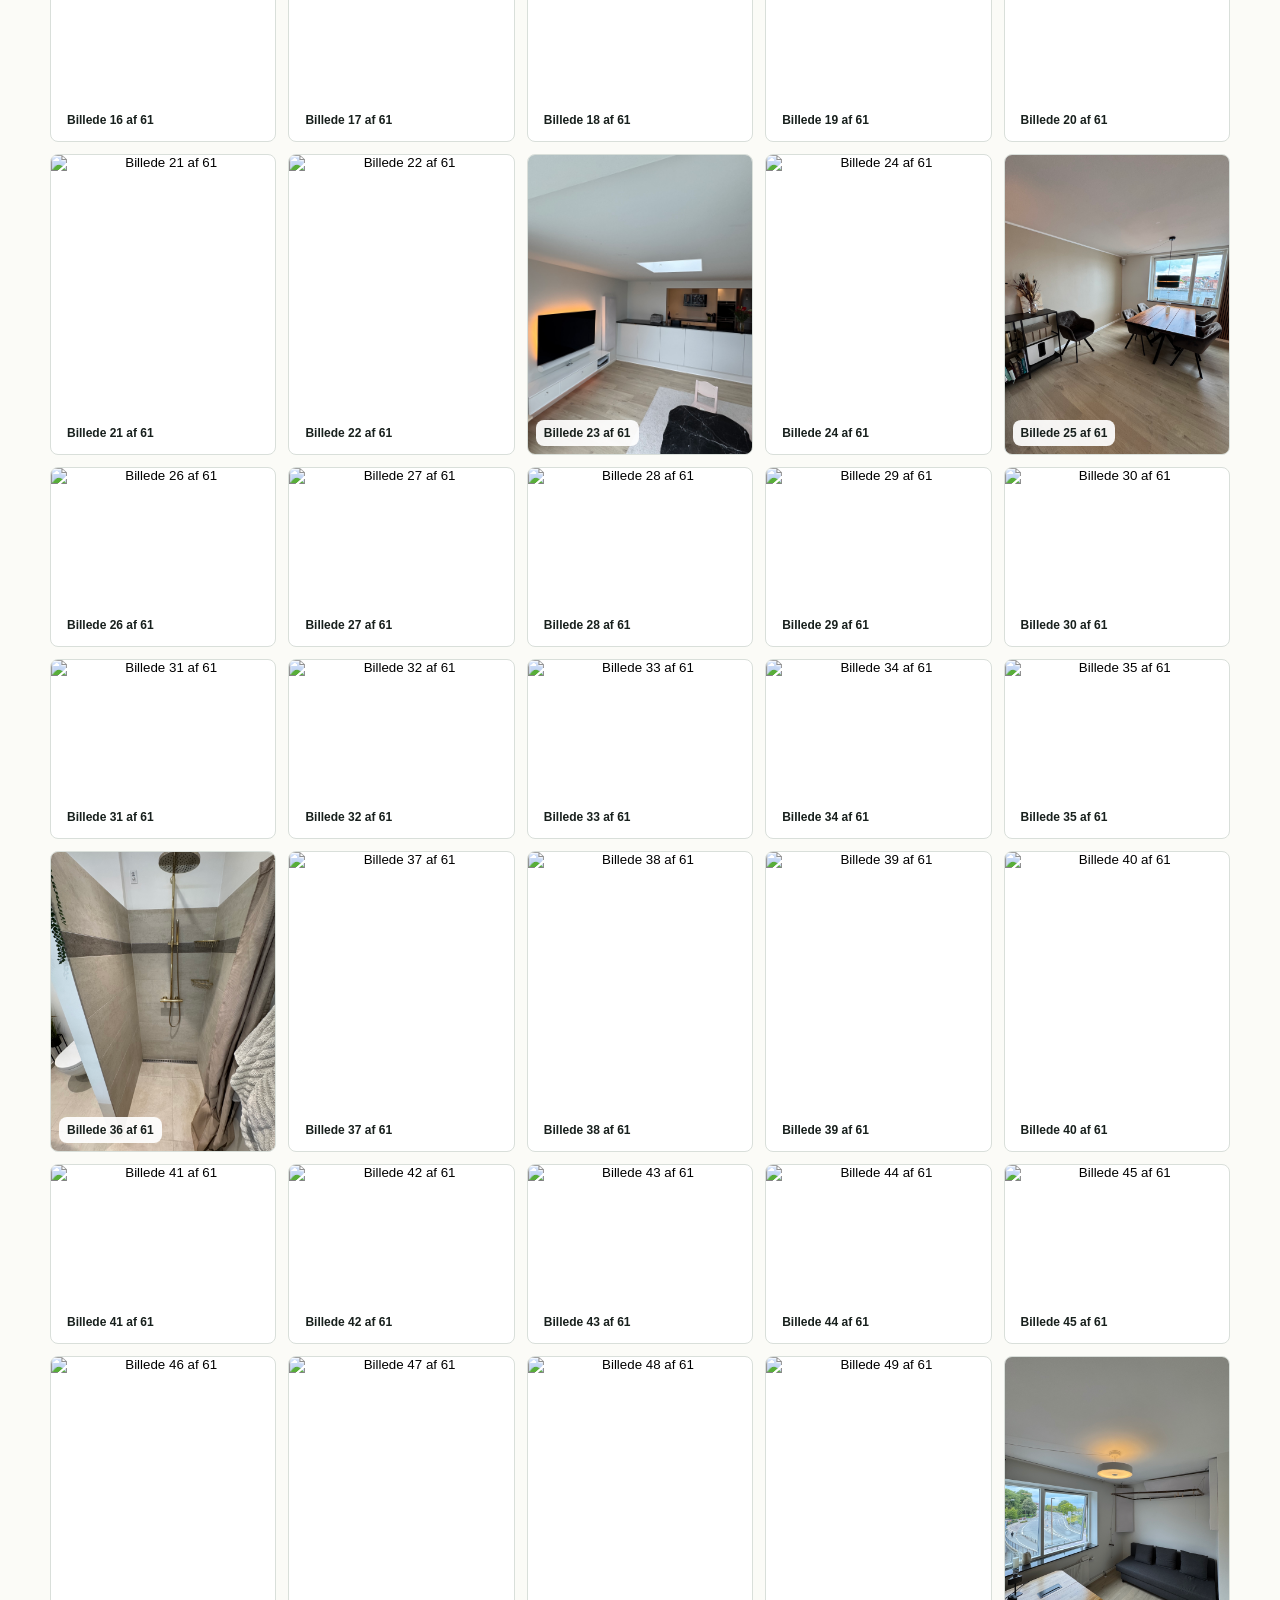
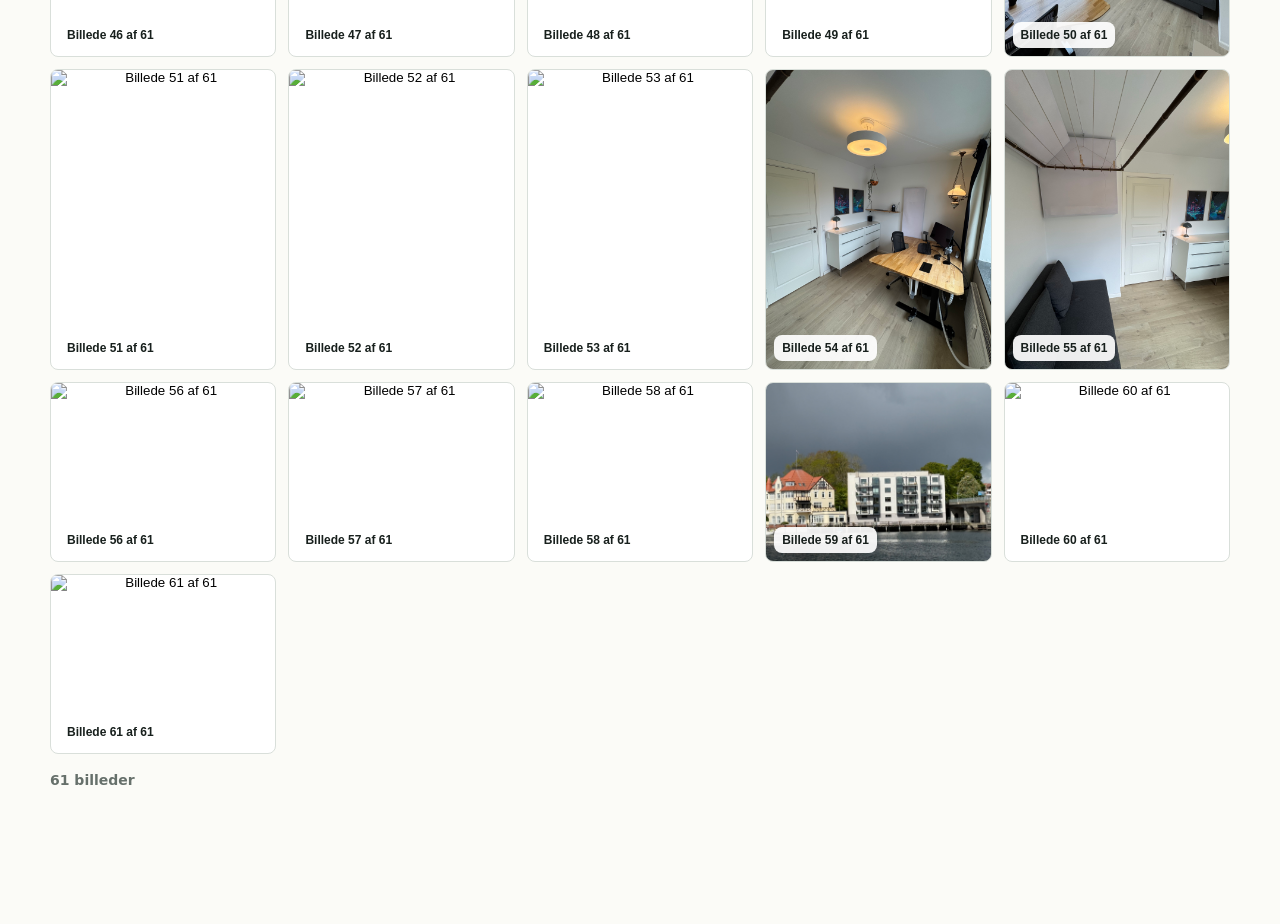
==== commit ef374acf: "misc." ====
--- a/gallery.html
+++ b/gallery.html
@@ -5,7 +5,7 @@
   <meta name="viewport" content="width=device-width, initial-scale=1" />
   <meta name="description" content="Fuldt billedgalleri for lejligheden på Sundgade 1, 4.th i Sønderborg." />
   <title>Galleri | Sundgade 1, 4.th</title>
-  <link rel="stylesheet" href="style.css" />
+  <link rel="stylesheet" href="style.css?v=2026-05-17" />
 </head>
 <body class="gallery-page">
   <header class="site-header">
--- a/style.css
+++ b/style.css
@@ -50,6 +50,7 @@
 nav {
   display: flex;
   gap: 18px;
+  min-width: 0;
   color: var(--muted);
   font-size: 14px;
 }
@@ -487,6 +488,53 @@
   line-height: 1.55;
 }
 
+.room-grid,
+.document-grid {
+  display: grid;
+  grid-template-columns: repeat(2, minmax(0, 1fr));
+  gap: 12px;
+  margin-top: 28px;
+}
+
+.room-grid article,
+.document-grid article {
+  padding: 20px;
+  border: 1px solid var(--line);
+  border-radius: 8px;
+  background: var(--panel);
+}
+
+.room-grid span,
+.document-grid span {
+  display: block;
+  color: var(--sage);
+  font-size: 12px;
+  font-weight: 800;
+  letter-spacing: 0.08em;
+  text-transform: uppercase;
+}
+
+.room-grid h3 {
+  margin: 10px 0 0;
+  font-size: 20px;
+  line-height: 1.2;
+}
+
+.room-grid p,
+.document-grid p {
+  margin: 10px 0 0;
+  color: var(--muted);
+  font-size: 14px;
+  line-height: 1.55;
+}
+
+.document-grid strong {
+  display: block;
+  margin-top: 10px;
+  font-size: 18px;
+  line-height: 1.25;
+}
+
 .tag-list {
   display: flex;
   flex-wrap: wrap;
@@ -506,6 +554,99 @@
   font-weight: 800;
 }
 
+.nearby-grid {
+  display: grid;
+  grid-template-columns: repeat(3, minmax(0, 1fr));
+  gap: 12px;
+  margin-top: 28px;
+}
+
+.nearby-grid article {
+  min-height: 150px;
+  padding: 18px;
+  border: 1px solid var(--line);
+  border-radius: 8px;
+  background: var(--panel);
+}
+
+.nearby-grid span {
+  display: block;
+  color: var(--muted);
+  font-size: 12px;
+  font-weight: 800;
+  letter-spacing: 0.08em;
+  text-transform: uppercase;
+}
+
+.nearby-grid strong {
+  display: block;
+  margin-top: 10px;
+  font-size: 21px;
+  line-height: 1.15;
+}
+
+.nearby-grid p,
+.source-note {
+  color: var(--muted);
+  line-height: 1.55;
+}
+
+.nearby-grid p {
+  margin: 10px 0 0;
+  font-size: 14px;
+}
+
+.source-note {
+  margin: 14px 0 0;
+  font-size: 13px;
+}
+
+.institution-stats {
+  margin-top: 28px;
+  padding: 22px;
+  border: 1px solid var(--line);
+  border-radius: 8px;
+  background: var(--panel);
+}
+
+.institution-stats h3 {
+  margin: 0;
+  font-size: 24px;
+  line-height: 1.15;
+}
+
+.institution-stats > p {
+  max-width: 760px;
+  margin: 12px 0 0;
+  color: var(--muted);
+  line-height: 1.6;
+}
+
+.stats-table {
+  display: grid;
+  margin-top: 18px;
+  border-top: 1px solid var(--line);
+}
+
+.stats-table div {
+  display: grid;
+  grid-template-columns: minmax(180px, 0.75fr) minmax(0, 1.25fr);
+  gap: 18px;
+  padding: 14px 0;
+  border-bottom: 1px solid var(--line);
+}
+
+.stats-table span {
+  color: var(--muted);
+  font-size: 14px;
+  font-weight: 800;
+}
+
+.stats-table strong {
+  font-size: 15px;
+  line-height: 1.45;
+}
+
 .text-link {
   display: inline-flex;
   margin-top: 24px;
@@ -655,6 +796,10 @@
     grid-template-columns: repeat(2, minmax(0, 1fr));
   }
 
+  .nearby-grid {
+    grid-template-columns: repeat(2, minmax(0, 1fr));
+  }
+
   .full-gallery-grid {
     grid-template-columns: repeat(3, minmax(0, 1fr));
   }
@@ -672,7 +817,10 @@
 
   nav {
     width: 100%;
-    justify-content: space-between;
+    max-width: 100%;
+    flex-wrap: wrap;
+    justify-content: flex-start;
+    gap: 10px 14px;
   }
 
   main {
@@ -696,6 +844,15 @@
 
   .full-gallery-grid {
     grid-template-columns: repeat(2, minmax(0, 1fr));
+  }
+
+  .nearby-grid {
+    grid-template-columns: 1fr;
+  }
+
+  .room-grid,
+  .document-grid {
+    grid-template-columns: 1fr;
   }
 
   .full-gallery-item {
@@ -764,6 +921,11 @@
   dd {
     text-align: left;
   }
+
+  .stats-table div {
+    grid-template-columns: 1fr;
+    gap: 5px;
+  }
 }
 
 @media print {
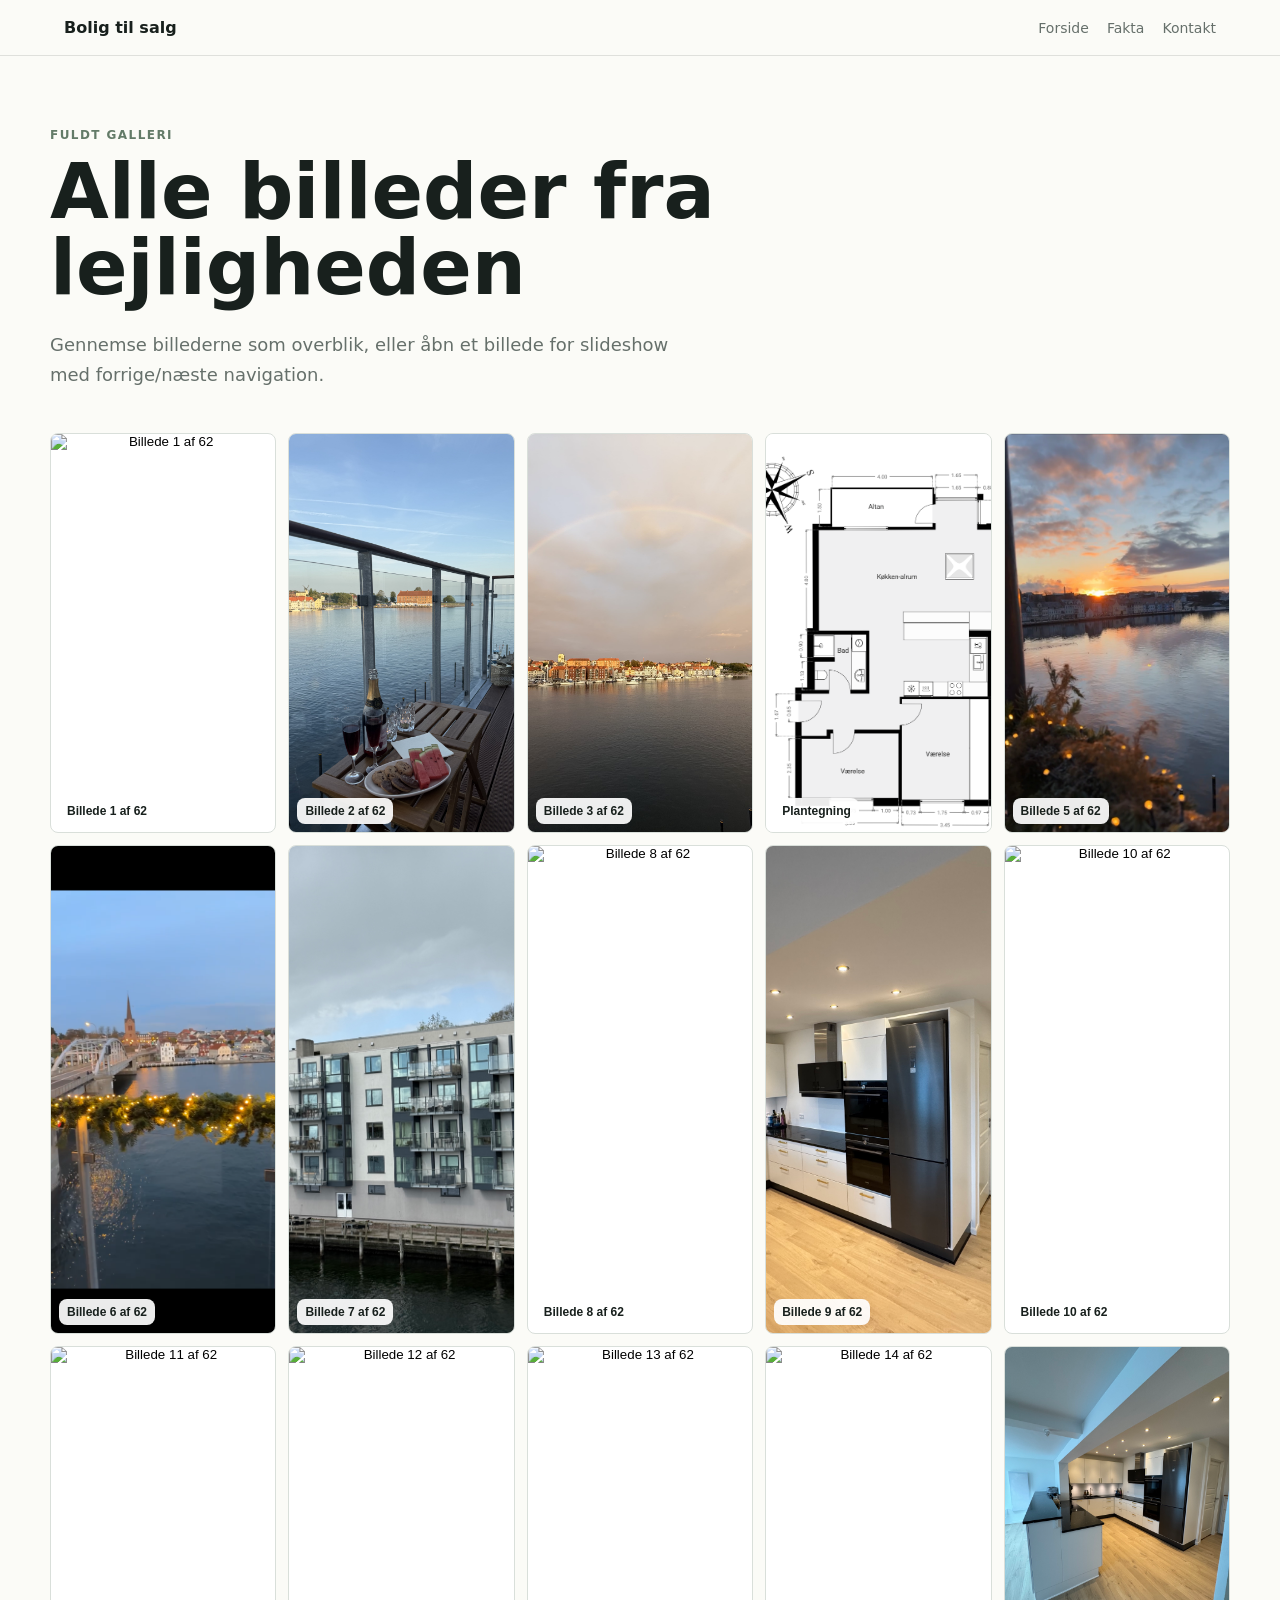
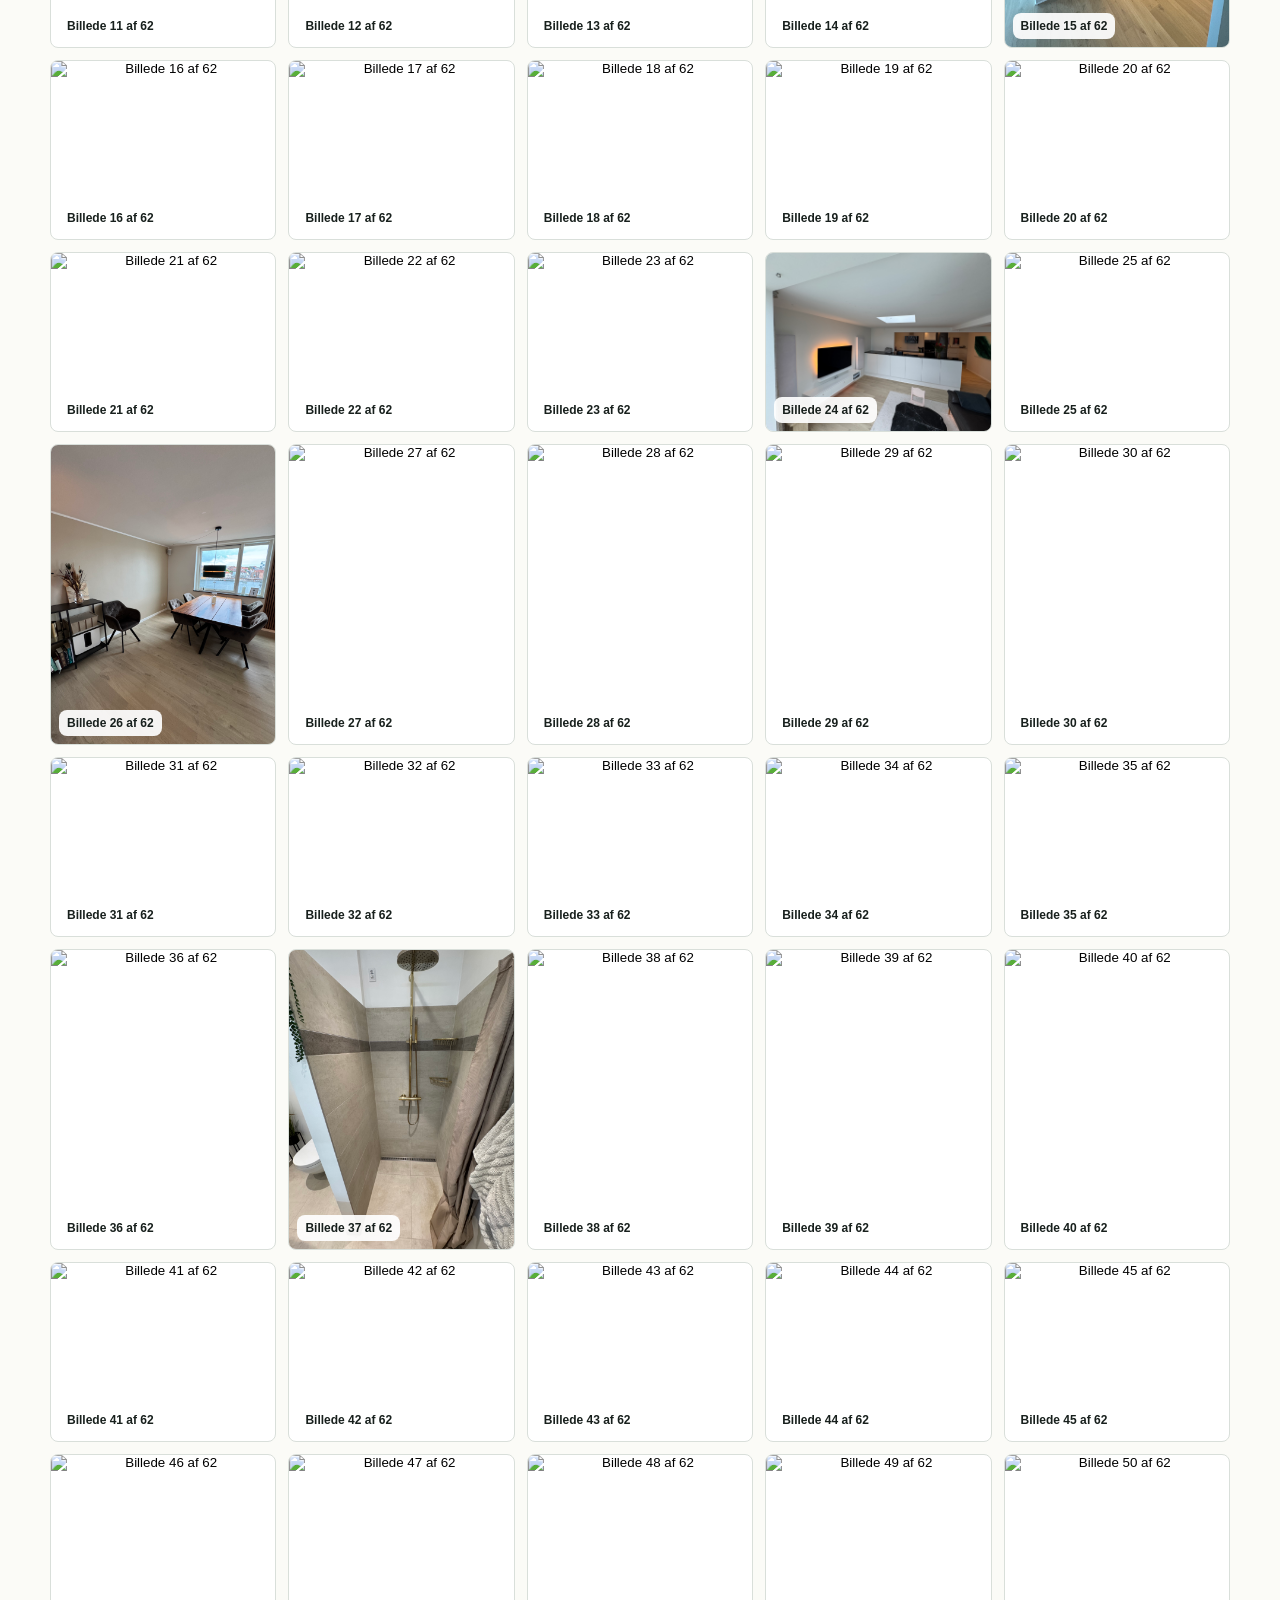
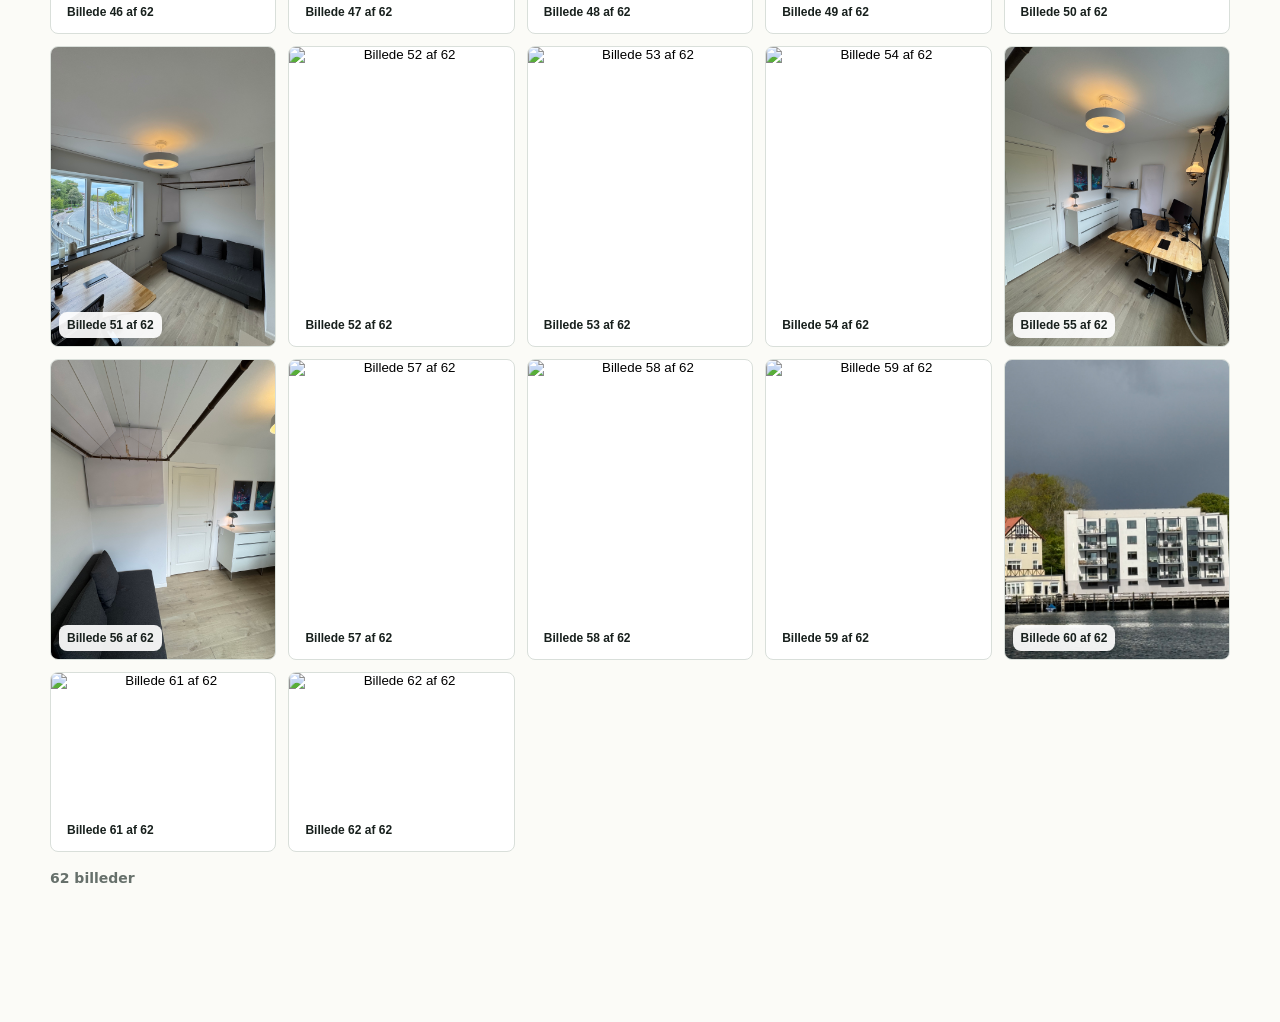
==== commit c35de7a0: "clickable pictures" ====
--- a/gallery.html
+++ b/gallery.html
@@ -52,6 +52,12 @@
     let images = [];
     let currentIndex = 0;
 
+    function requestedImageIndex() {
+      const requested = new URLSearchParams(window.location.search).get("image");
+      if (!requested) return -1;
+      return images.findIndex((image) => image.src === requested);
+    }
+
     function openSlideshow(index) {
       currentIndex = index;
       renderSlide();
@@ -101,6 +107,8 @@
         if (!response.ok) throw new Error("Manifest kunne ikke indlæses");
         images = await response.json();
         renderGallery();
+        const initialIndex = requestedImageIndex();
+        if (initialIndex >= 0) openSlideshow(initialIndex);
       } catch {
         galleryStatus.textContent = "Galleriet kunne ikke indlæses. Opdater gallery-manifest.json.";
       }
--- a/style.css
+++ b/style.css
@@ -93,6 +93,8 @@
   background:
     linear-gradient(135deg, rgba(54, 95, 125, 0.72), rgba(99, 123, 104, 0.72)),
     repeating-linear-gradient(45deg, rgba(255,255,255,0.12) 0 12px, transparent 12px 24px);
+  color: inherit;
+  text-decoration: none;
 }
 
 .photo-slot img {
@@ -265,12 +267,15 @@
 
 .gallery-item {
   position: relative;
+  display: block;
   min-height: 240px;
   margin: 0;
   overflow: hidden;
   border: 1px solid var(--line);
   border-radius: 8px;
   background: var(--panel);
+  color: inherit;
+  text-decoration: none;
 }
 
 .gallery-item-wide {
@@ -286,7 +291,7 @@
   object-fit: cover;
 }
 
-.gallery-item figcaption {
+.gallery-caption {
   position: absolute;
   left: 12px;
   bottom: 12px;
@@ -297,6 +302,21 @@
   color: var(--ink);
   font-size: 13px;
   font-weight: 800;
+}
+
+.photo-slot img,
+.gallery-item img,
+.floorplan-card img {
+  transition: transform 180ms ease;
+}
+
+.photo-slot:hover img,
+.photo-slot:focus-visible img,
+.gallery-item:hover img,
+.gallery-item:focus-visible img,
+.floorplan-card a:hover img,
+.floorplan-card a:focus-visible img {
+  transform: scale(1.02);
 }
 
 .gallery-page main {
@@ -713,6 +733,7 @@
 
 .floorplan-card a {
   display: block;
+  overflow: hidden;
   padding: clamp(16px, 3vw, 28px);
   background: #f5f6f3;
 }
@@ -733,6 +754,28 @@
   line-height: 1.6;
 }
 
+.bottom-gallery-strip {
+  display: grid;
+  grid-template-columns: 0.78fr 1.22fr;
+  gap: clamp(28px, 6vw, 88px);
+  padding: 72px 0;
+  border-top: 1px solid var(--line);
+}
+
+.bottom-gallery-strip h2 {
+  max-width: 420px;
+}
+
+.bottom-gallery-grid {
+  display: grid;
+  grid-template-columns: repeat(3, minmax(0, 1fr));
+  gap: 12px;
+}
+
+.bottom-gallery-grid .gallery-item {
+  min-height: 230px;
+}
+
 .contact {
   display: flex;
   align-items: center;
@@ -771,7 +814,8 @@
 @media (max-width: 920px) {
   .hero,
   .section-grid,
-  .details {
+  .details,
+  .bottom-gallery-strip {
     grid-template-columns: 1fr;
   }
 
@@ -798,6 +842,10 @@
 
   .nearby-grid {
     grid-template-columns: repeat(2, minmax(0, 1fr));
+  }
+
+  .bottom-gallery-grid {
+    grid-template-columns: repeat(3, minmax(0, 1fr));
   }
 
   .full-gallery-grid {
@@ -847,6 +895,10 @@
   }
 
   .nearby-grid {
+    grid-template-columns: 1fr;
+  }
+
+  .bottom-gallery-grid {
     grid-template-columns: 1fr;
   }
 
@@ -903,7 +955,8 @@
   }
 
   .section-grid,
-  .details {
+  .details,
+  .bottom-gallery-strip {
     padding: 48px 0;
   }
 
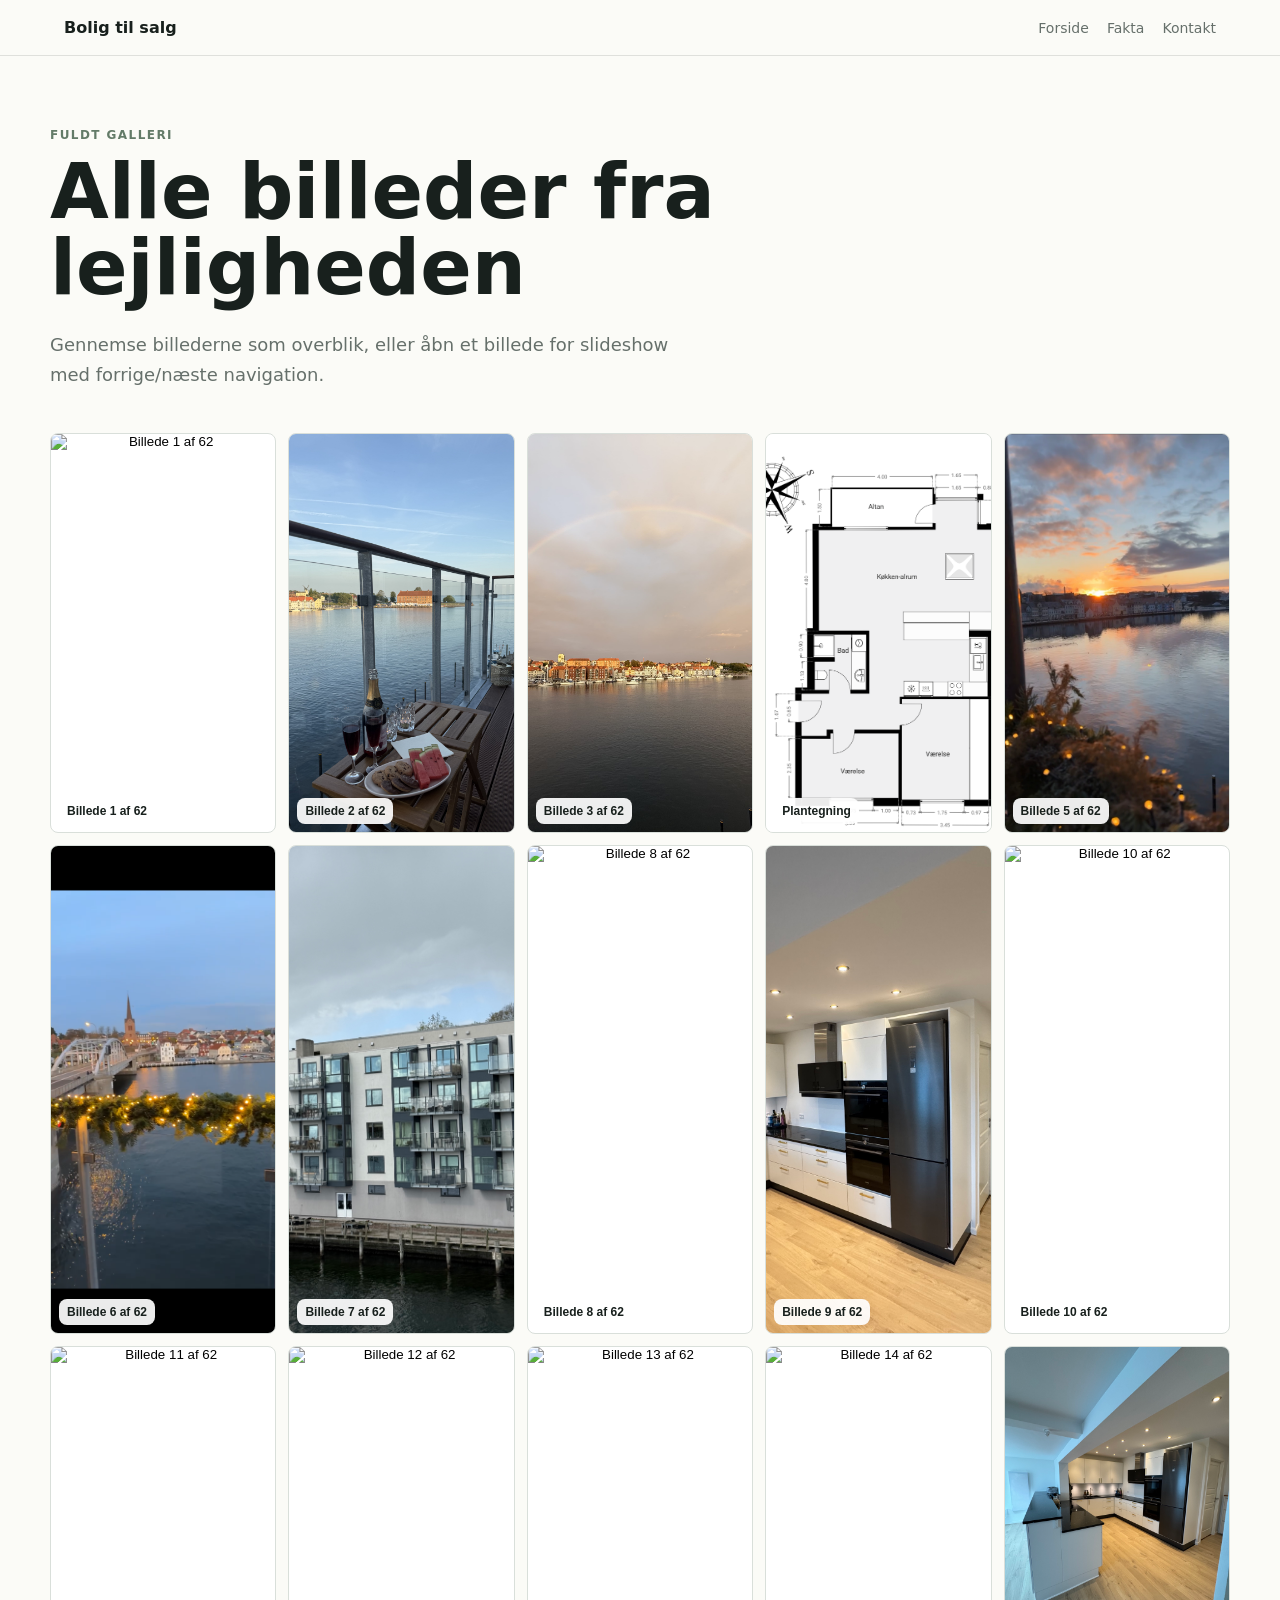
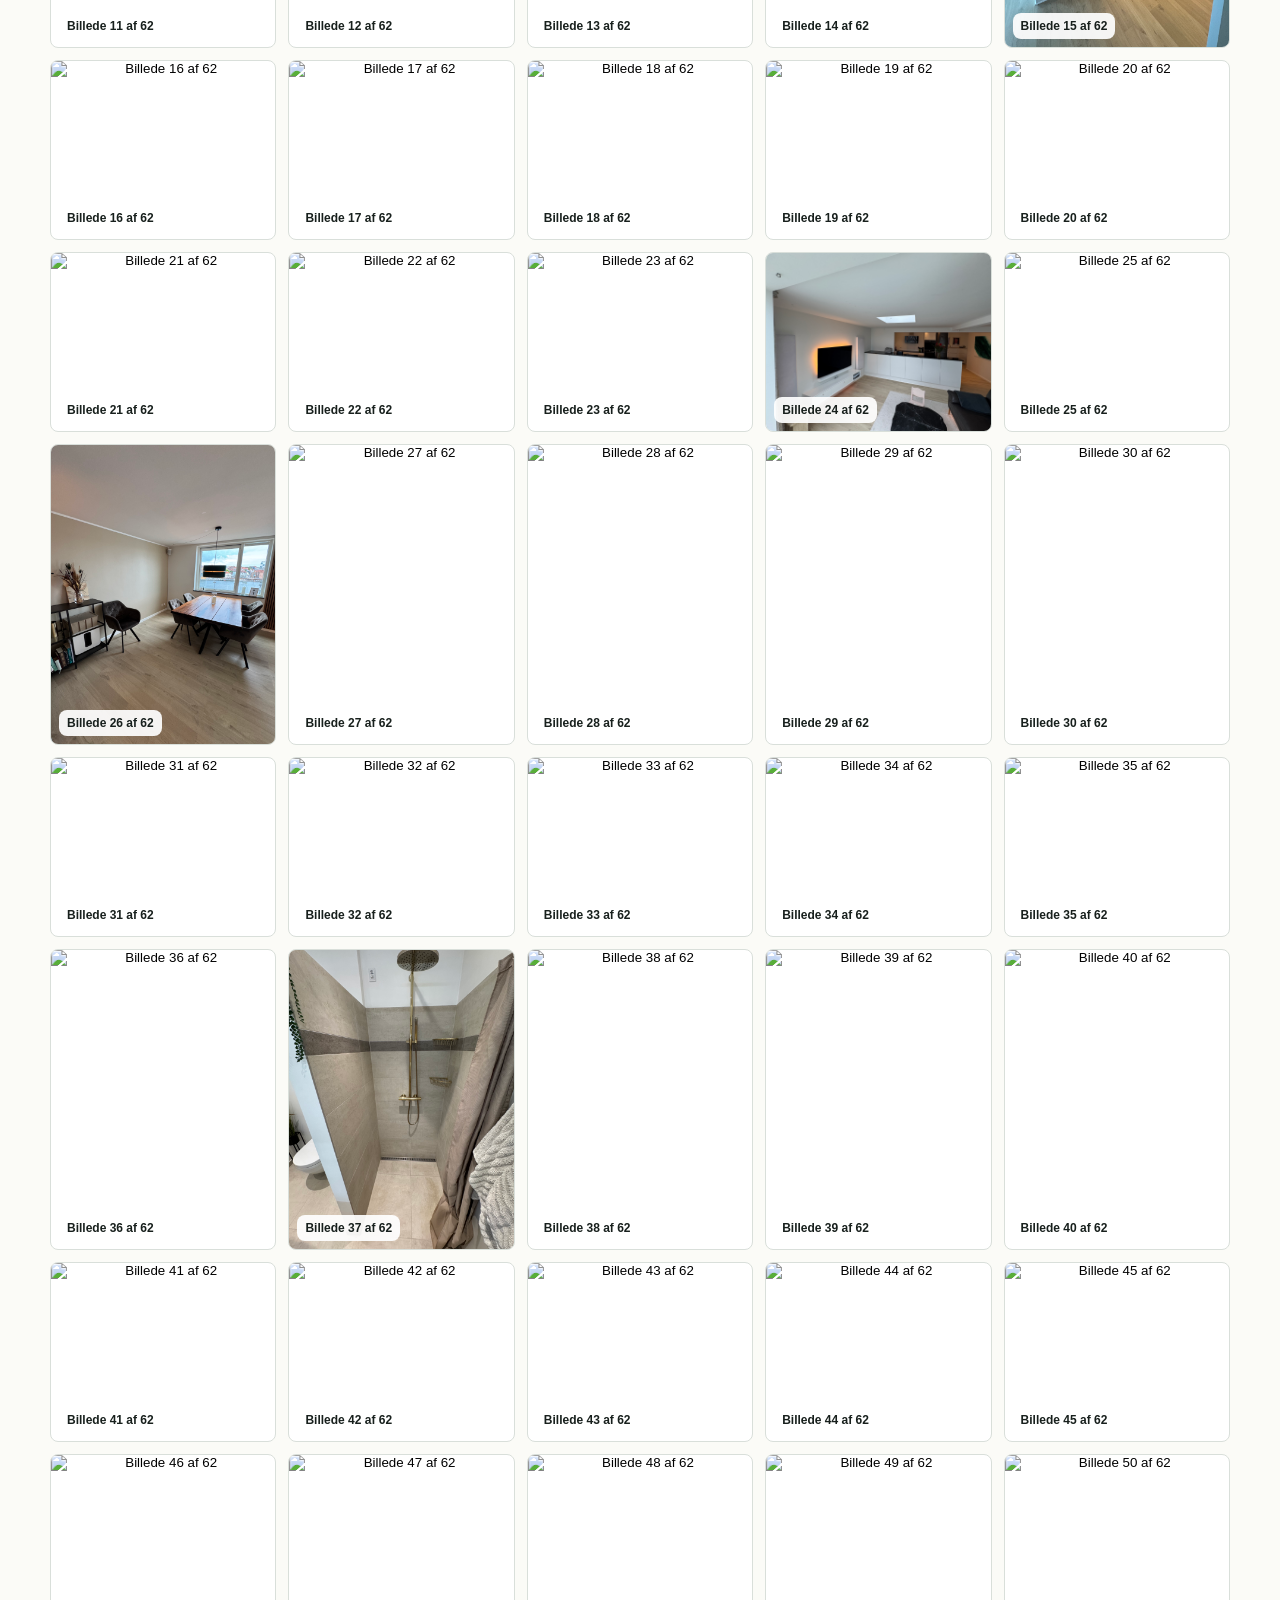
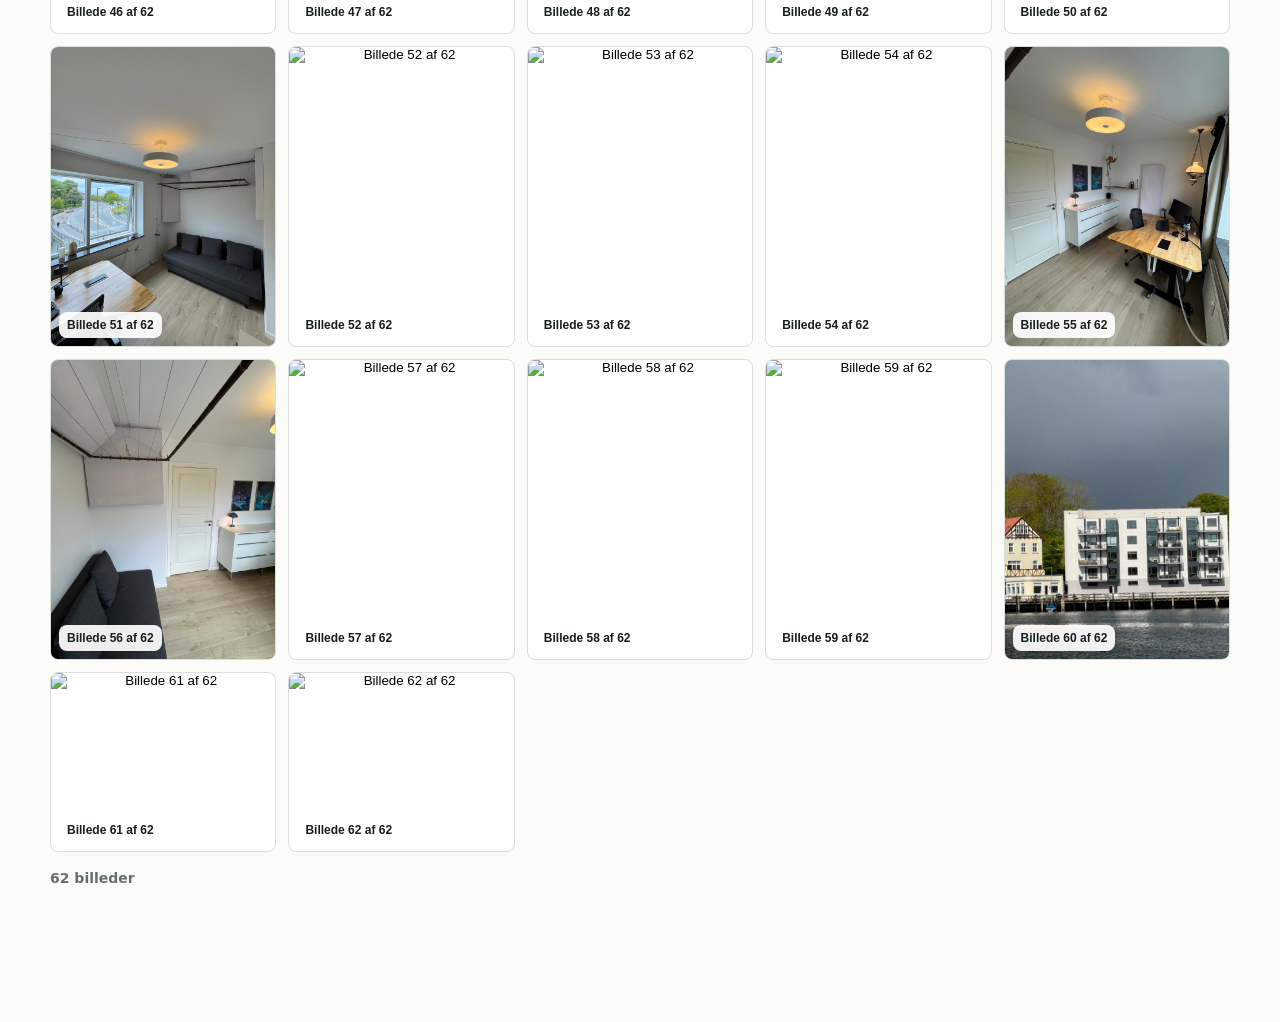
==== commit 14ce3f18: "picture on mobile fix attampt" ====
--- a/gallery.html
+++ b/gallery.html
@@ -5,7 +5,7 @@
   <meta name="viewport" content="width=device-width, initial-scale=1" />
   <meta name="description" content="Fuldt billedgalleri for lejligheden på Sundgade 1, 4.th i Sønderborg." />
   <title>Galleri | Sundgade 1, 4.th</title>
-  <link rel="stylesheet" href="style.css?v=2026-05-17" />
+  <link rel="stylesheet" href="style.css?v=2026-05-18" />
 </head>
 <body class="gallery-page">
   <header class="site-header">
--- a/style.css
+++ b/style.css
@@ -98,10 +98,13 @@
 }
 
 .photo-slot img {
+  position: absolute;
+  inset: 0;
+  display: block;
   width: 100%;
   height: 100%;
   object-fit: cover;
-  grid-area: 1 / 1;
+  object-position: center;
 }
 
 .photo-slot-main {
@@ -936,7 +939,7 @@
   }
 
   .hero-media {
-    grid-template-rows: 260px 160px 160px;
+    grid-template-rows: 260px 210px 210px;
     min-height: 0;
   }
 
